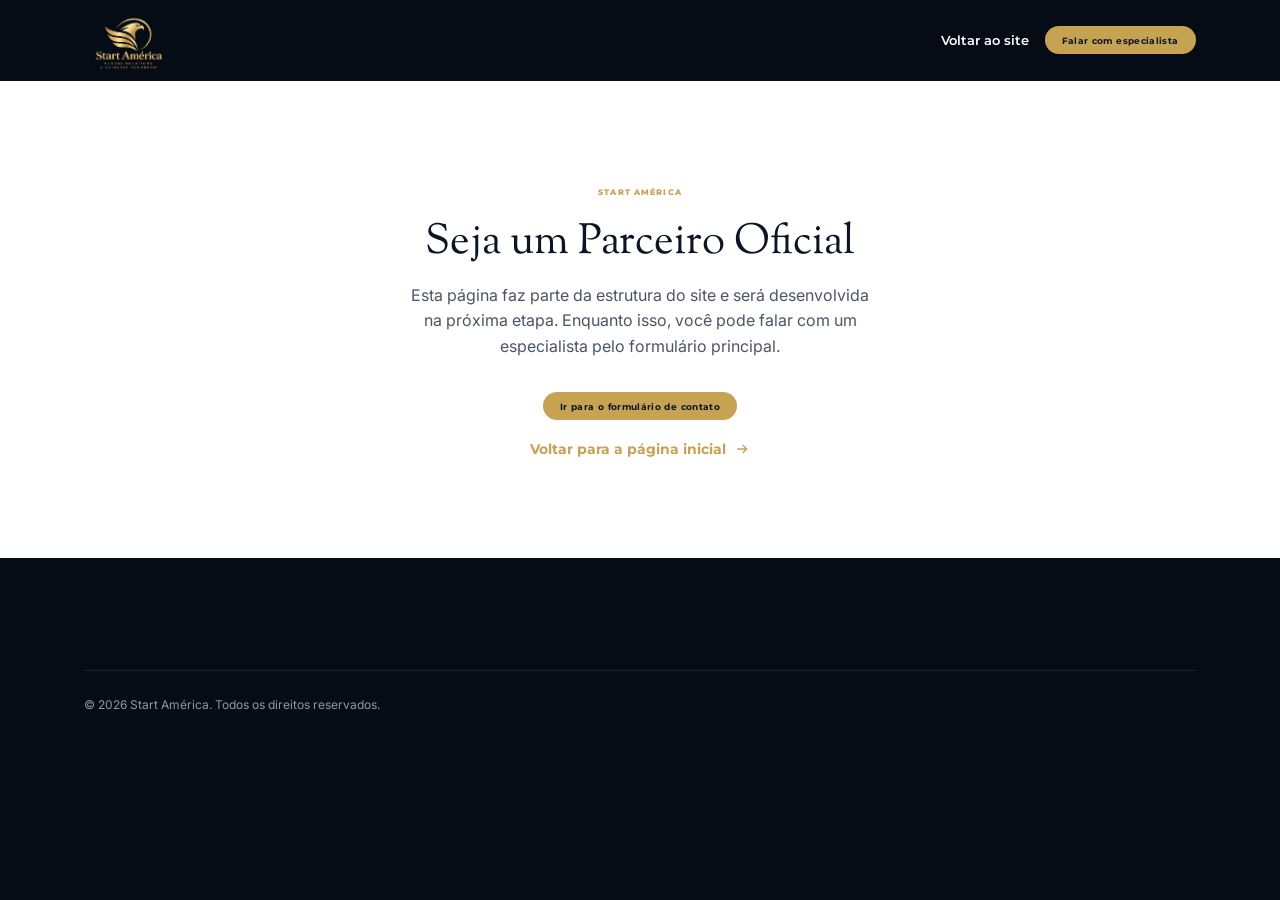
==== seja-parceiro.html @ 0e5a87fe "Estrutura completa do site Start America Co-Authored-By: Claude Sonnet 5 <noreply@anthropic.com>" ====
<!DOCTYPE html>
<html lang="pt-BR">
<head>
<meta charset="UTF-8" />
<meta name="viewport" content="width=device-width, initial-scale=1, viewport-fit=cover" />
<title>Seja um Parceiro Oficial — Start América</title>
<link rel="preconnect" href="https://fonts.googleapis.com" />
<link rel="preconnect" href="https://fonts.gstatic.com" crossorigin />
<link href="https://fonts.googleapis.com/css2?family=Montserrat:wght@600;700;800&family=Inter:wght@400;500;600&family=Sorts+Mill+Goudy:ital@0;1&display=swap" rel="stylesheet" />
<link rel="stylesheet" href="assets/css/styles.css?v=20260913a" />
</head>
<body>
<header class="site-header">
  <div class="container container--wide site-header__inner">
    <a href="index.html" class="brand" aria-label="Start América"><img src="assets/img/logo-start-america-dourada.png" alt="Start América" width="120" height="90" /></a>
    <div class="header-actions" style="margin-left:auto">
      <a class="login" href="index.html">Voltar ao site</a>
      <a class="btn btn--gold" href="index.html#contato">Falar com especialista</a>
    </div>
  </div>
</header>
<main id="conteudo">
  <section class="section bg-white">
    <div class="container" style="text-align:center;max-width:640px">
      <span class="eyebrow">Start América</span>
      <h1 class="h1" style="margin:16px 0">Seja um Parceiro Oficial</h1>
      <p class="lead">Esta página faz parte da estrutura do site e será desenvolvida na próxima etapa.
      Enquanto isso, você pode falar com um especialista pelo formulário principal.</p>
      <p style="margin-top:32px"><a class="btn btn--gold" href="index.html#contato">Ir para o formulário de contato</a></p>
      <p style="margin-top:16px"><a class="link-arrow" href="index.html">Voltar para a página inicial
        <svg viewBox="0 0 24 24" fill="none" stroke="currentColor" stroke-width="2" aria-hidden="true"><path d="M5 12h14M13 6l6 6-6 6"/></svg></a></p>
    </div>
  </section>
</main>
<footer class="site-footer"><div class="container container--wide"><div class="footer-bottom"><p>&copy; <span id="year">2026</span> Start América. Todos os direitos reservados.</p></div></div></footer>
<script src="assets/js/main.js?v=20260913a" defer></script>
</body>
</html>
---- assets/css/styles.css ----
/* ============================================================
   START AMÉRICA — Landing page
   Folha de estilo principal
   Tokens → base → layout → componentes → seções → responsivo
   ============================================================ */

/* ---------- 1. Design tokens ---------- */
:root {
  /* Paleta */
  --navy:            #0B1524;  /* fundo escuro principal (quase preto-azulado) */
  --navy-deep:       #060C16;  /* mais profundo ainda */
  --navy-2:          #0C1526;
  --navy-text-alt:   #05101F;
  --surface:         #16233F;  /* cartões sobre fundo escuro */
  --hairline:        rgba(198, 162, 83, 0.16);
  --white:           #FFFFFF;
  --white-soft:      #F5F2EA;
  --gray-100:        #E2E8F0;
  --gray-400:        #8A99AD;
  --gray-600:        #4B5563;
  --gold:            #C6A253;  /* dourado metálico sóbrio */
  --gold-hi:         #E2C98A;  /* realce claro do dourado */
  --gold-alt:        #A9863F;
  --gold-rgb:        198, 162, 83;
  --green:           #10B981;
  --red:             #FF6B6B;
  --whatsapp:        #25D366;

  /* Papéis semânticos */
  --bg:              var(--navy-deep);
  --text:            #b4c0d0;
  --heading:         var(--navy);   /* escuro — para uso em cartões claros */
  --heading-light:   #f4f6fa;       /* claro — para títulos sobre fundo escuro */

  /* Tipografia */
  --font-title:   "Sorts Mill Goudy", "Times New Roman", Times, Georgia, serif;
  --font-display: "Montserrat", "Segoe UI", Arial, sans-serif;
  --font-body:    "Inter", "Segoe UI", Arial, sans-serif;
  --font-meta:    "Geist", "Inter", "Segoe UI", Arial, sans-serif;

  /* Layout */
  --canvas: 1440px;
  --container: 1248px;      /* margens laterais de 96px */
  --container-wide: 1280px; /* margens laterais de 80px */
  --gutter: 96px;
  --gutter-wide: 80px;
  --grid-gap: 24px;

  /* Ritmo vertical */
  --section-y: 96px;
  --stack-gap: 48px;

  /* Outros */
  --radius: 14px;
  --radius-sm: 10px;
  --radius-pill: 999px;
  --header-h: 80px;
  --shadow-card: 0 24px 55px -28px rgba(0, 0, 0, 0.7);
  --shadow-soft: 0 14px 34px -18px rgba(0, 0, 0, 0.55);
  --ring: 0 0 0 3px rgba(var(--gold-rgb), 0.55);
  --transition: 180ms ease;
}

/* ---------- 2. Reset / base ---------- */
*,
*::before,
*::after { box-sizing: border-box; }

html {
  -webkit-text-size-adjust: 100%;
  scroll-behavior: smooth;
  scroll-padding-top: calc(var(--header-h) + 16px);
  overflow-x: hidden;
}

body {
  margin: 0;
  font-family: var(--font-body);
  font-size: 16px;
  line-height: 1.6;
  color: var(--text);
  background: var(--bg);
  -webkit-font-smoothing: antialiased;
  text-rendering: optimizeLegibility;
}

@media (prefers-reduced-motion: reduce) {
  html { scroll-behavior: auto; }
  *, *::before, *::after {
    animation-duration: 0.001ms !important;
    animation-iteration-count: 1 !important;
    transition-duration: 0.001ms !important;
  }
}

img,
picture,
svg { max-width: 100%; display: block; }

img { height: auto; }

/* Imagem quebrada/ausente: apenas esconde (sem fundo escuro) */
img.img-fallback { visibility: hidden; }
/* Fundo dos contêineres de foto (só aparece enquanto a imagem carrega) */
.card__media { background: linear-gradient(135deg, #12233f, #0b1526); }

a { color: inherit; text-decoration: none; }

button { font: inherit; color: inherit; cursor: pointer; }

h1, h2, h3, h4 {
  font-family: var(--font-title);
  color: var(--heading);
  margin: 0;
  line-height: 1.15;
  /* Sorts Mill Goudy só tem o peso regular — evita o "bold" sintético borrado */
  font-weight: 400;
}

p { margin: 0; }

ul { margin: 0; padding: 0; list-style: none; }

:focus-visible {
  outline: 3px solid var(--gold);
  outline-offset: 2px;
  border-radius: 4px;
}

.sr-only {
  position: absolute;
  width: 1px; height: 1px;
  padding: 0; margin: -1px;
  overflow: hidden;
  clip: rect(0 0 0 0);
  white-space: nowrap;
  border: 0;
}

.skip-link {
  position: absolute;
  left: 16px;
  top: -60px;
  z-index: 1000;
  background: var(--navy);
  color: #fff;
  padding: 10px 18px;
  border-radius: var(--radius-sm);
  transition: top var(--transition);
}
.skip-link:focus { top: 12px; }

/* ---------- 3. Layout ---------- */
.container {
  width: 100%;
  max-width: var(--container);
  margin-inline: auto;
  padding-inline: clamp(20px, 6.6vw, var(--gutter));
}
.container--wide { max-width: var(--container-wide); }

.section {
  padding-block: clamp(56px, 9vw, var(--section-y));
}

.section__head {
  display: flex;
  flex-direction: column;
  gap: 16px;
  margin-bottom: var(--stack-gap);
}
.section__head--center {
  text-align: center;
  align-items: center;
  max-width: 760px;
  margin-inline: auto;
}

.eyebrow {
  font-family: var(--font-display);
  font-weight: 800;
  font-size: clamp(7px, 0.65vw, 8px);
  letter-spacing: 0.14em;
  text-transform: uppercase;
  color: var(--gold);
}
/* Eyebrow em pílula — sempre dourada, em qualquer fundo */
.eyebrow--pill {
  display: inline-flex;
  align-items: center;
  gap: 5px;
  padding: 4px 10px;
  border-radius: var(--radius-pill);
  background: rgba(var(--gold-rgb), 0.12);
  color: var(--gold);
  border: 1px solid rgba(var(--gold-rgb), 0.45);
  align-self: flex-start;
}
.section__head--center .eyebrow--pill { align-self: center; }

/* Escalas de título (subtítulos de seção menores) */
.h1, .h2, .h3 { font-family: var(--font-title); font-weight: 400; }
.h1 { font-size: clamp(32px, 5vw, 42px); }
.h2 { font-size: clamp(25px, 3.4vw, 33px); line-height: 1.2; }
.h3 { font-size: clamp(18px, 1.9vw, 22px); }

.lead {
  font-size: clamp(14px, 1.3vw, 16px);
  line-height: 1.6;
  color: var(--gray-600);
}

.text-gold { color: var(--gold); }

/* Fundos alternados — claro / escuro / claro / escuro… */
.bg-white   { background: var(--white); color: var(--gray-600); }
.bg-soft    { background: var(--white-soft); color: var(--gray-600); }
.bg-navy    { background: var(--navy); color: var(--text); }
.bg-navy-deep { background: var(--navy-deep); color: var(--text); }
.bg-navy-2  { background: var(--navy-2); color: var(--text); }
/* títulos claros só nas seções escuras */
.bg-navy h2, .bg-navy h3,
.bg-navy-deep h2, .bg-navy-deep h3,
.bg-navy-2 h2, .bg-navy-2 h3,
.media-section h2, .media-section h3,
.photo-section h2, .photo-section h3 { color: var(--heading-light); }
.bg-navy .lead, .bg-navy-deep .lead, .bg-navy-2 .lead { color: #a7b3c5; }
.media-section { color: var(--text); }

/* Seção fotográfica escura */
.photo-section { position: relative; isolation: isolate; color: #d7deea; overflow: hidden; background: var(--navy-deep); }
.photo-section > .container { position: relative; z-index: 2; }
.photo-section__bg {
  position: absolute; inset: 0;
  width: 100%; height: 100%;
  object-fit: cover;
  z-index: 0;
  background: var(--navy-deep);
  font-size: 0;            /* esconde o ícone de imagem quebrada no preview */
}
.photo-section__overlay {
  position: absolute; inset: 0;
  background: linear-gradient(180deg, rgba(10,17,40,0.82) 0%, rgba(10,17,40,0.88) 100%);
  z-index: 1;
}
.photo-section h2, .photo-section h3 { color: #fff; }

/* ---------- 4. Botões ---------- */
.btn {
  --btn-bg: var(--gold);
  --btn-fg: var(--navy);
  display: inline-flex;
  align-items: center;
  justify-content: center;
  gap: 6px;
  min-height: 28px;
  padding: 7px 16px;
  border: 1px solid transparent;
  border-radius: var(--radius-pill);
  background: var(--btn-bg);
  color: var(--btn-fg);
  font-family: var(--font-display);
  font-weight: 700;
  font-size: 9px;
  line-height: 1;
  letter-spacing: 0.04em;
  transition: transform var(--transition), box-shadow var(--transition), background var(--transition);
  white-space: nowrap;
}
.btn:hover { transform: translateY(-1px); box-shadow: var(--shadow-soft); }
.btn:active { transform: translateY(0); }
.btn .btn__icon { width: 12px; height: 12px; flex: none; }

.btn--gold   { --btn-bg: var(--gold); --btn-fg: var(--navy); }
.btn--outline {
  --btn-bg: transparent;
  --btn-fg: #fff;
  border-color: rgba(255,255,255,0.5);
}
.btn--outline:hover { background: rgba(255,255,255,0.08); }
.btn--navy   { --btn-bg: var(--navy); --btn-fg: #fff; }
.btn--ghost  {
  --btn-bg: transparent;
  --btn-fg: var(--navy);
  border-color: var(--gray-100);
}
.btn--block { width: 100%; }

/* CTA centralizado na largura da seção (todas as seções, menos o hero) */
.section-cta {
  display: flex;
  justify-content: center;
  margin-top: var(--stack-gap);
}

.link-arrow {
  display: inline-flex;
  align-items: center;
  gap: 8px;
  font-family: var(--font-display);
  font-weight: 700;
  font-size: 14px;
  color: var(--gold);
}
.link-arrow svg { width: 16px; height: 16px; transition: transform var(--transition); }
.link-arrow:hover svg { transform: translateX(3px); }

/* ---------- 5. Header ---------- */
/* Padrão: escuro (usado nas páginas internas). */
.site-header {
  position: sticky;
  top: 0;
  z-index: 100;
  background: var(--navy-deep);
  border-bottom: 1px solid transparent;
  transition: background var(--transition), box-shadow var(--transition);
}
.site-header.is-scrolled {
  box-shadow: 0 10px 30px -12px rgba(0, 0, 0, 0.5);
}

/* Variante sobreposta ao hero: fundo invisível no topo, aparece após passar do hero.
   A margem negativa faz o hero subir e ficar por baixo do header. */
.site-header--overlay {
  background: transparent;
  margin-bottom: calc(-1 * var(--header-h));
}
.site-header--overlay.is-scrolled {
  background: var(--navy-deep);
}
.site-header__inner {
  height: var(--header-h);
  display: flex;
  align-items: center;
  gap: clamp(16px, 2.4vw, 32px);
}
.brand { display: flex; align-items: center; flex: none; }
.brand img { height: 66px; width: auto; max-width: 150px; object-fit: contain; }
@media (max-width: 1119px) { .brand img { height: 54px; } }

.primary-nav { margin-inline: auto; }
.primary-nav ul {
  display: flex;
  align-items: center;
  flex-wrap: nowrap;
  gap: clamp(16px, 2vw, 28px);
}
.primary-nav .mobile-actions { display: none; }
.primary-nav a {
  font-family: var(--font-display);
  font-weight: 600;
  font-size: 13px;
  color: #fff;
  padding: 8px 2px;
  border-bottom: 2px solid transparent;
  white-space: nowrap;
  transition: color var(--transition), border-color var(--transition);
}
.primary-nav a:hover { color: var(--gold); border-color: var(--gold); }

.header-actions {
  display: flex;
  align-items: center;
  gap: clamp(10px, 1.2vw, 16px);
  flex: none;
}
.lang-select {
  font-family: var(--font-display);
  font-weight: 600;
  font-size: 13px;
  color: #fff;
  background: transparent;
  border: 1px solid rgba(255, 255, 255, 0.25);
  border-radius: var(--radius-sm);
  padding: 8px 10px;
  min-height: 40px;
}
.lang-select option { color: var(--navy); }
.header-actions .login {
  font-family: var(--font-display);
  font-weight: 600;
  font-size: 13px;
  color: #fff;
}
.header-actions .login:hover { color: var(--gold); }

.nav-toggle {
  display: none;
  width: 44px; height: 44px;
  border: 1px solid rgba(255, 255, 255, 0.3);
  border-radius: 50%;
  background: transparent;
  align-items: center;
  justify-content: center;
}
.nav-toggle span,
.nav-toggle span::before,
.nav-toggle span::after {
  content: "";
  display: block;
  width: 20px; height: 2px;
  background: #fff;
  position: relative;
  transition: transform var(--transition), opacity var(--transition);
}
.nav-toggle span::before { position: absolute; top: -6px; }
.nav-toggle span::after  { position: absolute; top: 6px; }
.nav-toggle[aria-expanded="true"] span { background: transparent; }
.nav-toggle[aria-expanded="true"] span::before { transform: translateY(6px) rotate(45deg); }
.nav-toggle[aria-expanded="true"] span::after  { transform: translateY(-6px) rotate(-45deg); }

/* ---------- 6. Hero ---------- */
.hero {
  min-height: 546px;
  display: flex;
  align-items: center;
  padding-top: calc(var(--header-h) + clamp(28px, 5vw, 60px));
  padding-bottom: clamp(48px, 8vw, 84px);
}
.hero__grid {
  display: grid;
  grid-template-columns: 1fr;
  gap: 40px;
  align-items: center;
  width: 100%;
}
.hero__copy { max-width: 620px; position: relative; z-index: 2; }
.hero__title { font-size: clamp(36px, 6vw, 52px); color: #fff; font-weight: 400; }
.hero__title .text-gold { display: inline; }
.hero__text { margin-top: 24px; max-width: 46ch; color: #c8d2e2; font-size: clamp(15px, 1.6vw, 17px); }
.hero__cta { margin-top: 32px; display: flex; gap: 16px; flex-wrap: wrap; }

/* Vídeo de fundo empurrado para a lateral direita (onde ficava o simulador) */
.hero .photo-section__bg {
  left: auto;
  right: 0;
  width: min(78%, 1120px);
  -webkit-mask-image: linear-gradient(to right, transparent 0%, #000 26%);
          mask-image: linear-gradient(to right, transparent 0%, #000 26%);
}
.hero .photo-section__overlay {
  background: linear-gradient(90deg, var(--navy-deep) 22%, rgba(10, 17, 40, 0.62) 55%, rgba(10, 17, 40, 0.32) 100%);
}
@media (max-width: 900px) {
  .hero .photo-section__bg {
    left: 0; right: auto;
    width: 100%;
    -webkit-mask-image: none;
            mask-image: none;
  }
  .hero .photo-section__overlay {
    background: linear-gradient(180deg, rgba(10, 17, 40, 0.82), rgba(10, 17, 40, 0.92));
  }
}

/* Mockup do simulador — cartão branco */
.simulator {
  background: var(--white);
  border: 1px solid var(--gray-100);
  border-radius: 18px;
  padding: 22px;
  box-shadow: 0 40px 90px -40px rgba(0, 0, 0, 0.55);
  color: var(--gray-600);
  font-size: 13px;
}
.simulator__top {
  display: flex; align-items: center; justify-content: space-between;
  margin-bottom: 16px;
}
.simulator__title { font-family: var(--font-display); font-weight: 700; font-size: 14px; color: var(--heading); }
.badge {
  font-family: var(--font-display);
  font-weight: 700;
  font-size: 11px;
  padding: 4px 10px;
  border-radius: var(--radius-pill);
  background: rgba(16, 185, 129, 0.14);
  color: #0f9d6b;
}
.simulator__field {
  border: 1px solid var(--gray-100);
  background: var(--white-soft);
  border-radius: var(--radius-sm);
  padding: 12px 14px;
  margin-bottom: 16px;
}
.simulator__field span { display: block; font-size: 11px; color: var(--gray-400); }
.simulator__field strong { font-size: 20px; color: #e5484d; font-family: var(--font-display); }
.simulator__row {
  display: flex; align-items: center; justify-content: space-between;
  gap: 12px; margin-bottom: 12px;
}
.simulator__bar {
  flex: 1;
  height: 6px;
  border-radius: var(--radius-pill);
  background: var(--gray-100);
  position: relative;
  overflow: hidden;
}
.simulator__bar i { position: absolute; inset: 0 auto 0 0; border-radius: inherit; background: var(--gold); }
.simulator__bar--danger i { background: #e5484d; }
.simulator__row span { color: var(--gray-600); }
.simulator__row b { font-family: var(--font-display); font-size: 12px; color: var(--heading); }
.simulator__row b.pos { color: #0f9d6b; }
.simulator__foot {
  margin-top: 8px;
  padding-top: 14px;
  border-top: 1px solid var(--gray-100);
  display: flex; align-items: center; justify-content: space-between;
}
.simulator__foot span { font-size: 12px; color: var(--gray-400); }
.simulator__foot strong { font-family: var(--font-display); color: #0f9d6b; font-size: 16px; }

/* ---------- 7. Grid de cards ---------- */
.card-grid {
  display: grid;
  grid-template-columns: repeat(4, minmax(0, 1fr));
  gap: var(--grid-gap);
}
.card-grid--3 { grid-template-columns: repeat(3, minmax(0, 1fr)); }
.card-grid--2 { grid-template-columns: repeat(2, minmax(0, 1fr)); }

.card {
  background: var(--white);
  border: 1px solid var(--gray-100);
  border-radius: var(--radius);
  padding: 26px;
  display: flex;
  flex-direction: column;
  gap: 12px;
  box-shadow: var(--shadow-card);
}
.card__media {
  border-radius: var(--radius-sm);
  overflow: hidden;
  aspect-ratio: 16 / 10;
  background: var(--navy);
}
.card__media img { width: 100%; height: 100%; object-fit: cover; }
.card__title { font-family: var(--font-title); font-weight: 400; font-size: clamp(18px, 1.9vw, 21px); color: var(--heading); line-height: 1.2; }
.card__text { font-size: 13px; line-height: 1.55; color: var(--gray-600); }

/* Card com ícone circular dourado (Diferenciais) */
.card--icon { padding: 30px 26px; gap: 14px; }
.card__icon {
  width: 46px; height: 46px;
  border-radius: 50%;
  background: var(--gold);
  color: var(--navy);
  display: inline-flex;
  align-items: center;
  justify-content: center;
  margin-bottom: 4px;
}
.card__icon svg { width: 22px; height: 22px; }

/* Em seção de fundo escuro os boxes ficam claros (contraste alto) */
.bg-navy .card,
.bg-navy-deep .card,
.bg-navy-2 .card,
.photo-section .card {
  background: var(--white);
  border-color: var(--gray-100);
  color: var(--gray-600);
}
.bg-navy .card__title,
.bg-navy-deep .card__title,
.bg-navy-2 .card__title,
.photo-section .card__title { color: var(--heading); }
.bg-navy .card__text,
.bg-navy-deep .card__text,
.bg-navy-2 .card__text,
.photo-section .card__text { color: var(--gray-600); }

.tag {
  align-self: flex-start;
  font-family: var(--font-display);
  font-weight: 500;
  font-size: 10.5px;
  letter-spacing: 0.03em;
  padding: 4px 11px;
  border-radius: var(--radius-pill);
  border: 1px solid rgba(var(--gold-rgb), 0.55);
  color: var(--gold);
}

/* Rodapé de benefícios */
.benefit-row {
  display: flex;
  flex-wrap: wrap;
  gap: 16px 24px;
  justify-content: center;
  margin-top: 32px;
}
.benefit {
  display: inline-flex;
  align-items: center;
  gap: 10px;
  padding: 10px 18px;
  border-radius: var(--radius-pill);
  border: 1px solid rgba(var(--gold-rgb),0.4);
  font-family: var(--font-display);
  font-weight: 600;
  font-size: 13px;
  color: var(--gold);
}

/* ---------- 8. Sobre / carrossel do local ---------- */
.split__body { display: flex; flex-direction: column; gap: 20px; align-items: flex-start; margin-bottom: 40px; }
.split__body .btn { margin-top: 8px; }

/* Carrossel "onde estamos" — 3 cartões visíveis, setas laterais */
.location-carousel {
  position: relative;
  display: flex;
  align-items: center;
  gap: 12px;
}
.location-carousel__viewport {
  overflow-x: auto;
  scroll-snap-type: x mandatory;
  scroll-behavior: smooth;
  scrollbar-width: none;
}
.location-carousel__viewport::-webkit-scrollbar { display: none; }
.location-carousel__track {
  display: flex;
  gap: 24px;
  list-style: none;
  margin: 0;
  padding: 4px 2px;
}
.location-carousel__slide {
  flex: 0 0 calc((100% - 48px) / 3);
  scroll-snap-align: start;
}
.location-carousel__slide img {
  width: 100%;
  aspect-ratio: 4 / 3;
  object-fit: cover;
  border-radius: 18px;
  box-shadow: 0 34px 60px -22px rgba(10, 17, 40, 0.4);
  display: block;
}
.location-carousel__arrow {
  flex: 0 0 auto;
  display: flex;
  align-items: center;
  justify-content: center;
  width: 48px;
  height: 48px;
  border-radius: 50%;
  border: 1px solid var(--hairline);
  background: var(--white);
  color: var(--heading);
  box-shadow: 0 12px 24px -12px rgba(10, 17, 40, 0.35);
  cursor: pointer;
  transition: background-color .2s ease, transform .2s ease;
}
.location-carousel__arrow svg { width: 20px; height: 20px; }
.location-carousel__arrow:hover { background: var(--gold); color: var(--white); transform: scale(1.06); }
.location-carousel__arrow:disabled { opacity: .35; cursor: default; pointer-events: none; }

/* ---------- 9. Urgência: cards compactos ---------- */
.mini-grid {
  display: grid;
  grid-template-columns: repeat(5, 1fr);
  gap: 16px;
  margin-bottom: var(--stack-gap);
}
/* Cards sobre a seção escura — superfície levemente mais clara + fio dourado */
.mini-card {
  background: var(--navy);
  border: 1px solid var(--hairline);
  border-radius: 14px;
  padding: 22px 20px;
  display: flex;
  flex-direction: column;
  gap: 10px;
}
.mini-card .tag {
  font-size: 10px;
  letter-spacing: 0.08em;
  text-transform: uppercase;
  padding: 4px 10px;
}
.mini-card h3 { font-family: var(--font-title); font-weight: 400; font-size: 19px; color: #fff; line-height: 1.2; }
.mini-card p { font-size: 12.5px; line-height: 1.5; color: #9fb0c6; }

/* ---------- 10. Tabela comparativa (escura) ---------- */
.compare {
  border-radius: 16px;
  overflow: hidden;
  background: var(--navy);
  border: 1px solid var(--hairline);
  box-shadow: 0 34px 70px -34px rgba(0, 0, 0, 0.6);
}
.compare table { width: 100%; border-collapse: collapse; }
.compare th, .compare td {
  padding: 16px 22px;
  text-align: left;
  font-size: 14px;
  border-bottom: 1px solid rgba(255, 255, 255, 0.08);
  vertical-align: middle;
  color: #cbd5e1;
}
.compare thead th {
  font-family: var(--font-display);
  font-weight: 700;
  font-size: 13px;
  color: #fff;
  background: rgba(255, 255, 255, 0.04);
}
.compare thead th.col-start { color: var(--gold); }
.compare tbody th {
  font-family: var(--font-display);
  font-weight: 700;
  color: #fff;
  width: 34%;
}
.compare tbody tr:last-child th,
.compare tbody tr:last-child td { border-bottom: none; }
.compare td.col-start {
  color: var(--gold);
  font-weight: 600;
  background: rgba(255, 255, 255, 0.03);
}
.compare td svg { width: 15px; height: 15px; flex: none; vertical-align: -2px; margin-right: 8px; }
.compare td .ic-x { color: rgba(255, 255, 255, 0.35); }
.compare td .ic-check { color: var(--gold); }

/* comparação em tópicos (mobile) */
.compare-cards { display: none; flex-direction: column; gap: 14px; }
.compare-item {
  border: 1px solid var(--hairline);
  border-radius: 14px;
  overflow: hidden;
  background: var(--navy);
}
.compare-item h3 {
  font-family: var(--font-display);
  font-size: 15px;
  padding: 14px 16px;
  background: rgba(255, 255, 255, 0.04);
  color: #fff;
}
.compare-item .pair { display: grid; grid-template-columns: 1fr 1fr; }
.compare-item .pair > div { padding: 14px 16px; font-size: 13px; color: #9fb0c6; }
.compare-item .pair > div:first-child { border-right: 1px solid rgba(255, 255, 255, 0.08); }
.compare-item .pair .is-start { background: rgba(255, 255, 255, 0.03); color: var(--gold); }
.compare-item .pair small {
  display: block;
  font-family: var(--font-display);
  font-weight: 700;
  font-size: 11px;
  letter-spacing: 0.08em;
  text-transform: uppercase;
  margin-bottom: 6px;
  color: var(--gray-400);
}
.compare-item .pair .is-start small { color: var(--gold); }

/* ---------- 11. Equipe ---------- */
.member {
  display: flex;
  gap: 20px;
  align-items: center;
  background: var(--white);
  border: 1px solid var(--gray-100);
  border-radius: var(--radius);
  padding: 24px;
  box-shadow: var(--shadow-card);
}
.member__avatar {
  width: 96px; height: 96px;
  border-radius: 50%;
  object-fit: cover;
  object-position: top center;
  border: 3px solid var(--gold);
  flex: none;
}
.member__name { font-family: var(--font-display); font-weight: 700; font-size: 18px; color: var(--heading); }
.member__role { font-size: 13px; color: var(--gold); font-family: var(--font-display); font-weight: 600; }
.member__text { font-size: 14px; color: var(--gray-600); margin-top: 8px; }

/* ---------- 12. Planos ---------- */
.plan {
  position: relative;
  background: var(--white);
  border: 1px solid var(--gray-100);
  border-radius: var(--radius);
  padding: 28px 24px;
  display: flex;
  flex-direction: column;
  gap: 16px;
  box-shadow: var(--shadow-card);
}
.card-grid .plan,
.card-grid .plan.reveal {
  transition: transform 240ms ease, box-shadow 240ms ease, border-color 240ms ease, opacity 500ms ease;
}
.card-grid .plan:hover {
  transform: translateY(-8px);
  border-color: rgba(var(--gold-rgb), 0.7);
  box-shadow: 0 44px 80px -34px rgba(0, 0, 0, 0.55);
}
.plan:hover .plan__list svg { transform: scale(1.15); }
.plan__list svg { transition: transform 240ms ease; }
.plan--featured {
  background: var(--navy);
  border-color: rgba(var(--gold-rgb), 0.6);
  box-shadow: 0 30px 70px -34px rgba(0, 0, 0, 0.6);
}
.plan--featured .plan__name { color: #fff; }
.plan--featured .plan__desc { color: #9fb0c6; }
.plan--featured .plan__list li { color: #cbd5e1; }
.plan__badge {
  position: absolute;
  top: -13px;
  left: 24px;
  background: var(--gold);
  color: var(--navy);
  font-family: var(--font-display);
  font-weight: 700;
  font-size: 11px;
  letter-spacing: 0.06em;
  text-transform: uppercase;
  padding: 5px 12px;
  border-radius: var(--radius-pill);
}
.plan__name { font-family: var(--font-display); font-weight: 800; font-size: 20px; color: var(--navy); }
.plan__desc { font-size: 13px; color: var(--gray-600); line-height: 1.5; }
.plan__list { display: flex; flex-direction: column; gap: 10px; margin-top: 8px; }
.plan__list li { display: flex; gap: 10px; font-size: 13px; color: var(--gray-600); }
.plan__list svg { width: 16px; height: 16px; color: var(--gold); flex: none; margin-top: 2px; }

.plans-note {
  margin-top: 32px;
  font-size: 13px;
  line-height: 1.5;
  color: var(--gray-600);
  text-align: center;
  background: var(--white-soft);
  border: 1px solid var(--gray-100);
  border-radius: var(--radius);
  padding: 18px 24px;
}

/* ---------- 13. Mídia ---------- */
.media-section { background: var(--navy-2); }
.media-section .container { background: var(--navy-deep); border-radius: 20px; padding-block: clamp(40px, 6vw, 72px); }
.media-section .section__head { text-align: left; align-items: flex-start; max-width: 620px; margin-inline: 0; }
.media-card {
  background: var(--white);
  border: 1px solid var(--gray-100);
  border-radius: var(--radius);
  padding: 22px;
  display: flex;
  flex-direction: column;
  gap: 14px;
  font-family: var(--font-meta);
  box-shadow: var(--shadow-card);
}
.media-card__head { display: flex; align-items: center; justify-content: space-between; gap: 12px; }
.media-card__logo { display: inline-flex; align-items: center; gap: 8px; height: 22px; }
.media-card__logo img { height: 100%; width: auto; max-width: 110px; object-fit: contain; }
.media-card__doc { width: 18px; height: 18px; color: var(--gray-400); flex: none; }
.media-card__cat {
  font-family: var(--font-display);
  font-weight: 700;
  font-size: 10px;
  letter-spacing: 0.08em;
  text-transform: uppercase;
  color: var(--gold);
  border: 1px solid rgba(var(--gold-rgb), 0.5);
  border-radius: var(--radius-pill);
  padding: 4px 10px;
  flex: none;
}
.media-card__title { font-family: var(--font-display); font-weight: 700; font-size: 16px; color: var(--heading); line-height: 1.35; }
.media-card__excerpt { font-size: 14px; color: var(--gray-600); }
.media-card__meta {
  display: flex; align-items: center; justify-content: space-between;
  margin-top: auto;
  padding-top: 12px;
  border-top: 1px solid var(--gray-100);
}
.media-card__date { font-family: var(--font-meta); font-weight: 500; font-size: 12px; color: var(--gray-400); }

/* ---------- 14. Fluxo de parceria ---------- */
.flow {
  display: grid;
  grid-template-columns: 1fr auto 1fr auto 1fr;
  gap: 16px;
  align-items: stretch;
}
.flow__step {
  background: var(--navy);
  border: 1px solid var(--hairline);
  border-radius: 16px;
  padding: 26px 24px;
  display: flex;
  flex-direction: column;
  gap: 12px;
  box-shadow: 0 30px 60px -34px rgba(10, 17, 40, 0.5);
}
.flow__step-name {
  font-family: var(--font-display);
  font-weight: 800;
  font-size: 18px;
  letter-spacing: 0.03em;
  text-transform: uppercase;
  color: var(--gold);
}
.flow__step .tag { align-self: flex-start; }
.flow__step p:not(.flow__step-name) { font-size: 13px; line-height: 1.55; color: #9fb0c6; }
.flow__connector {
  align-self: center;
  width: 22px;
  color: var(--navy);
}
.flow__connector svg { width: 100%; display: block; }

/* ---------- 15. Proposta para contadores ---------- */
.accountant-grid {
  display: grid;
  grid-template-columns: 0.85fr 1.15fr;
  gap: 40px;
  align-items: start;
}
.accountant-blocks { display: flex; flex-direction: column; gap: 18px; }
.accountant-block {
  border: none;
  background: var(--white);
  border-radius: 16px;
  padding: 22px 24px;
  box-shadow: 0 24px 50px -30px rgba(10, 17, 40, 0.4);
}
.accountant-block h3 {
  font-family: var(--font-display);
  font-weight: 800;
  font-size: 17px;
  color: var(--heading);
  margin-bottom: 12px;
}
.accountant-block ul { display: flex; flex-direction: column; gap: 8px; }
.accountant-block li {
  position: relative;
  padding-left: 16px;
  font-size: 13.5px;
  line-height: 1.5;
  color: var(--gray-600);
}
.accountant-block li::before { content: "\2013"; position: absolute; left: 0; color: var(--gray-400); }
.accountant-block li strong { color: var(--heading); font-weight: 700; }
.accountant__img { border-radius: 20px; object-fit: cover; width: 100%; aspect-ratio: 3 / 4; }

/* ---------- 16. Níveis de parceria ---------- */
.tier-grid {
  display: grid;
  grid-template-columns: repeat(4, minmax(0, 1fr));
  gap: 24px;
}
.tier {
  background: var(--navy);
  border: 1px solid var(--hairline);
  border-radius: 16px;
  padding: 28px 24px;
  display: flex;
  flex-direction: column;
  gap: 6px;
  box-shadow: 0 30px 60px -34px rgba(10, 17, 40, 0.5);
}
.tier-grid .tier,
.tier-grid .tier.reveal {
  transition: transform 240ms ease, box-shadow 240ms ease, border-color 240ms ease, opacity 500ms ease;
}
.tier-grid .tier:hover {
  transform: translateY(-8px);
  border-color: rgba(var(--gold-rgb), 0.6);
  box-shadow: 0 46px 80px -30px rgba(0, 0, 0, 0.6);
}
.tier:hover .tier__pct { transform: scale(1.04); }
.tier__pct { transition: transform 240ms ease; transform-origin: left center; }
.tier__name {
  font-family: var(--font-display);
  font-weight: 800;
  font-size: 15px;
  letter-spacing: 0.1em;
  text-transform: uppercase;
  color: var(--gold);
}
.tier__pct {
  font-family: var(--font-display);
  font-weight: 800;
  font-size: clamp(30px, 4vw, 40px);
  color: var(--gold);
  line-height: 1.05;
  margin: 4px 0 2px;
}
.tier__pct--text { font-size: clamp(22px, 2.6vw, 28px); }
.tier__cycle { font-size: 12px; color: #9fb0c6; }
.tier__role {
  font-family: var(--font-display);
  font-weight: 700;
  font-size: 14px;
  color: #fff;
  padding-bottom: 14px;
  border-bottom: 1px solid rgba(255, 255, 255, 0.1);
  margin-bottom: 12px;
}
.tier__list { display: flex; flex-direction: column; gap: 10px; }
.tier__list li { display: flex; gap: 10px; font-size: 13px; line-height: 1.45; color: #cbd5e1; }
.tier__list svg { width: 15px; height: 15px; color: var(--gold); flex: none; margin-top: 2px; }

.tier-cta-row {
  display: grid;
  grid-template-columns: repeat(4, minmax(0, 1fr));
  gap: 24px;
  margin-top: 20px;
}
.tier-cta-row .btn { width: 100%; }
.tier-note {
  margin-top: 26px;
  font-size: 12px;
  color: var(--gray-600);
  text-align: center;
  background: var(--white-soft);
  border: 1px solid var(--gray-100);
  border-radius: var(--radius);
  padding: 14px 20px;
}

/* ---------- Diferenciais: bloco de equipe ---------- */
.team-block {
  margin-top: clamp(56px, 8vw, 100px);
  display: grid;
  grid-template-columns: 1fr 1fr;
  gap: 48px;
  align-items: center;
}
.team-block__msg h2 { color: #fff; }
.team-block .member { align-self: center; width: 100%; }

/* ---------- Parceiros: banner interstitial de tela cheia (fora do ritmo claro/escuro) ---------- */
.partner-banner { padding-block: clamp(56px, 9vw, 104px); }
.partner-banner__grid {
  display: grid;
  grid-template-columns: 1.35fr 0.65fr;
  gap: 40px;
  align-items: center;
}
.partner-banner .partner-banner__title {
  text-transform: uppercase;
  font-size: clamp(26px, 4.2vw, 42px);
  line-height: 1.12;
  color: #fff;
}
.partner-banner__body .btn { margin-top: 28px; }
.partner-banner__seal { display: flex; justify-content: center; }
.partner-banner__seal img { width: clamp(180px, 22vw, 280px); height: auto; }

/* ---------- 17. FAQ ---------- */
.faq { max-width: 820px; margin-inline: auto; display: flex; flex-direction: column; gap: 12px; }
.faq__item {
  border: 1px solid var(--gray-100);
  border-radius: var(--radius-sm);
  background: var(--white);
  overflow: hidden;
  box-shadow: var(--shadow-soft);
}
.faq__trigger {
  width: 100%;
  min-height: 48px;
  display: flex;
  align-items: center;
  justify-content: space-between;
  gap: 16px;
  padding: 18px 20px;
  background: transparent;
  border: 0;
  text-align: left;
  font-family: var(--font-display);
  font-weight: 600;
  font-size: 15px;
  color: var(--heading);
}
.faq__trigger .chev {
  width: 20px; height: 20px;
  flex: none;
  transition: transform var(--transition);
  color: var(--gold);
}
.faq__trigger[aria-expanded="true"] .chev { transform: rotate(180deg); }
.faq__panel[hidden] { display: none; }
.faq__panel:not([hidden]) { animation: faqIn 220ms ease; }
@keyframes faqIn {
  from { opacity: 0; transform: translateY(-6px); }
  to   { opacity: 1; transform: none; }
}
@media (prefers-reduced-motion: reduce) {
  .faq__panel:not([hidden]) { animation: none; }
}
.faq__panel p {
  padding: 4px 20px 20px;
  font-size: 14px;
  color: var(--gray-600);
  line-height: 1.6;
}

/* ---------- 18. Formulário ---------- */
.form-card {
  background: var(--navy);
  border: 1px solid var(--hairline);
  border-radius: 20px;
  padding: clamp(24px, 4vw, 44px);
  box-shadow: 0 40px 90px -40px rgba(0, 0, 0, 0.6);
}
.form-card h2 { color: #fff; margin-bottom: var(--stack-gap); }
.form-grid {
  display: grid;
  grid-template-columns: 1fr 1fr;
  gap: 20px;
}
.field { display: flex; flex-direction: column; gap: 6px; }
.field--full { grid-column: 1 / -1; }
.field label {
  font-family: var(--font-body);
  font-weight: 600;
  font-size: 13px;
  color: #dbe3ef;
}
.field label .req { color: var(--gold); }
.field input,
.field select {
  min-height: 48px;
  padding: 12px 14px;
  font-family: var(--font-body);
  font-size: 16px; /* evita zoom no iOS */
  color: #fff;
  background: rgba(255,255,255,0.06);
  border: 1px solid rgba(148,163,184,0.3);
  border-radius: var(--radius-sm);
  transition: border-color var(--transition), box-shadow var(--transition);
}
.field input::placeholder { color: #8a99ad; }
.field select { appearance: none; background-image: url("data:image/svg+xml,%3Csvg xmlns='http://www.w3.org/2000/svg' width='16' height='16' fill='none' stroke='%238A99AD' stroke-width='2' viewBox='0 0 24 24'%3E%3Cpath d='M6 9l6 6 6-6'/%3E%3C/svg%3E"); background-repeat: no-repeat; background-position: right 14px center; padding-right: 40px; }
/* opções do dropdown nativo — fundo claro, texto escuro (senão fica branco no branco) */
.field select option,
.field select optgroup {
  color: var(--navy);
  background: #fff;
}
.field input:focus,
.field select:focus {
  outline: none;
  border-color: var(--gold);
  box-shadow: var(--ring);
}
.field .error-text { font-size: 12px; color: var(--red); min-height: 1em; }
.field.has-error input,
.field.has-error select { border-color: var(--red); }
.field.has-error .error-text { display: block; }

.form-actions { grid-column: 1 / -1; display: flex; align-items: center; gap: 16px; flex-wrap: wrap; }
.form-status {
  font-size: 14px;
  font-weight: 600;
}
.form-status.is-success { color: var(--green); }
.form-status.is-error { color: var(--red); }
.btn[data-loading="true"] { pointer-events: none; opacity: 0.75; }
.btn[data-loading="true"] .btn__label::after {
  content: "";
  display: inline-block;
  width: 14px; height: 14px;
  margin-left: 8px;
  border: 2px solid rgba(10,25,47,0.35);
  border-top-color: var(--navy);
  border-radius: 50%;
  animation: spin 0.7s linear infinite;
  vertical-align: -2px;
}
@keyframes spin { to { transform: rotate(360deg); } }

/* ---------- 19. CTA final + footer ---------- */
.final-cta { background: var(--navy-2); text-align: center; }
.final-cta h2 { color: #fff; max-width: 720px; margin-inline: auto; }
.final-cta__buttons {
  margin-top: 32px;
  display: flex;
  gap: 16px;
  justify-content: center;
  flex-wrap: wrap;
}

.site-footer {
  background: var(--navy-deep);
  color: #9fb0c6;
  padding-block: 64px 32px;
  font-size: 14px;
}
.footer-grid {
  display: grid;
  grid-template-columns: 1.4fr 1fr 1fr 1fr;
  gap: 40px;
}
.site-footer img.footer-logo { height: 120px; width: auto; max-width: 180px; object-fit: contain; margin-bottom: 12px; }
.site-footer h4 {
  font-family: var(--font-display);
  font-weight: 700;
  font-size: 13px;
  letter-spacing: 0.08em;
  text-transform: uppercase;
  color: #fff;
  margin-bottom: 14px;
}
.site-footer li { margin-bottom: 10px; }
.site-footer a:hover { color: var(--gold); }
.footer-bottom {
  margin-top: 48px;
  padding-top: 24px;
  border-top: 1px solid rgba(148,163,184,0.16);
  display: flex;
  flex-wrap: wrap;
  gap: 12px 24px;
  justify-content: space-between;
  font-size: 12px;
  color: var(--gray-400);
}
.footer-legal { max-width: 70ch; line-height: 1.6; }

/* Acordeões do footer (mobile) */
.footer-col__toggle { display: none; }

/* ---------- 20. WhatsApp flutuante ---------- */
.whatsapp-fab {
  position: fixed;
  right: 20px;
  bottom: calc(20px + env(safe-area-inset-bottom, 0px));
  z-index: 90;
  width: 56px; height: 56px;
  border-radius: 50%;
  background: var(--whatsapp);
  display: inline-flex;
  align-items: center;
  justify-content: center;
  box-shadow: 0 12px 30px -8px rgba(37, 211, 102, 0.6);
  transition: transform var(--transition);
}
.whatsapp-fab:hover { transform: scale(1.06); }
.whatsapp-fab svg { width: 30px; height: 30px; color: #fff; }

/* ---------- 21. Reveal on scroll ---------- */
.reveal { opacity: 0; transform: translateY(16px); transition: opacity 500ms ease, transform 500ms ease; }
.reveal.is-visible { opacity: 1; transform: none; }
@media (prefers-reduced-motion: reduce) {
  .reveal { opacity: 1; transform: none; }
}

/* ============================================================
   22. Responsivo
   ============================================================ */

/* Tablet + desktop estreito: nav vira hambúrguer, 4 col → 2 col */
@media (max-width: 1119px) {
  :root { --header-h: 72px; }

  .primary-nav,
  .header-actions { display: none; }
  .nav-toggle { display: inline-flex; margin-left: auto; }

  .primary-nav {
    position: fixed;
    inset: var(--header-h) 0 auto 0;
    margin: 0;
    background: var(--navy-deep);
    border-bottom: 1px solid rgba(255, 255, 255, 0.08);
    padding: 12px 20px 20px;
    display: none;
    box-shadow: 0 24px 40px -20px rgba(0, 0, 0, 0.6);
  }
  .primary-nav.is-open { display: block; }
  .primary-nav ul { flex-direction: column; align-items: stretch; gap: 4px; }
  .primary-nav a { padding: 14px 4px; border-bottom: 1px solid rgba(255, 255, 255, 0.1); }
  .primary-nav .mobile-actions {
    display: flex;
    flex-direction: column;
    gap: 12px;
    margin-top: 16px;
  }
  .primary-nav .mobile-actions .btn { width: 100%; }
  .primary-nav .mobile-actions .btn--ghost {
    --btn-fg: #fff;
    border-color: rgba(255, 255, 255, 0.3);
  }

  .hero__grid { grid-template-columns: 1fr; gap: 40px; }
  .accountant-grid { grid-template-columns: 1fr; gap: 36px; }

  .location-carousel__slide { flex-basis: calc((100% - 24px) / 2); }

  .card-grid { grid-template-columns: repeat(2, 1fr); }
  .card-grid--3 { grid-template-columns: repeat(2, 1fr); }

  .mini-grid { grid-template-columns: repeat(2, 1fr); }

  .tier-grid,
  .tier-cta-row { grid-template-columns: repeat(2, 1fr); }
  .team-block,
  .partner-banner__grid { grid-template-columns: 1fr; gap: 32px; }
  .partner-banner__seal { order: -1; }
  .partner-banner__seal img { width: clamp(150px, 34vw, 220px); }

  .flow { grid-template-columns: 1fr; }
  .flow__connector { justify-self: center; transform: rotate(90deg); width: 24px; margin: 2px 0; }

  /* tabela → tópicos */
  .compare { display: none; }
  .compare-cards { display: flex; }

  .footer-grid { grid-template-columns: 1fr 1fr; }
}

/* Mobile: tudo em 1 coluna */
@media (max-width: 767px) {
  :root { --stack-gap: 32px; }

  .container { padding-inline: max(20px, env(safe-area-inset-left)); }

  .card-grid,
  .card-grid--3,
  .card-grid--2,
  .mini-grid,
  .tier-grid,
  .tier-cta-row { grid-template-columns: 1fr; }

  .hero__cta { flex-direction: column; align-items: stretch; }
  .hero__cta .btn { width: 100%; }

  /* botões longos podem quebrar linha no mobile */
  .btn { white-space: normal; min-height: 42px; font-size: 10px; padding: 10px 18px; }
  .section-cta .btn,
  .tier-cta-row .btn,
  .partner-banner__body .btn { width: 100%; }

  .form-grid { grid-template-columns: 1fr; }

  .final-cta__buttons { flex-direction: column; }
  .final-cta__buttons .btn { width: 100%; }

  .location-carousel { gap: 8px; }
  .location-carousel__slide { flex-basis: 82%; }
  .location-carousel__arrow { width: 38px; height: 38px; }
  .location-carousel__arrow svg { width: 16px; height: 16px; }

  /* Carrossel horizontal com snap */
  .snap-scroller {
    display: grid;
    grid-auto-flow: column;
    grid-auto-columns: 85%;
    gap: 16px;
    overflow-x: auto;
    scroll-snap-type: x mandatory;
    -webkit-overflow-scrolling: touch;
    padding-bottom: 8px;
    margin-inline: -20px;
    padding-inline: 20px;
  }
  .snap-scroller > * { scroll-snap-align: start; }

  .stack-images { display: grid; grid-template-columns: 1fr 1fr; gap: 12px; min-height: 0; max-width: none; position: static; }
  .stack-images img,
  .stack-images img:nth-child(1),
  .stack-images img:nth-child(2),
  .stack-images img:nth-child(3) {
    position: static;
    inset: auto;
    width: 100%;
    border-radius: 14px;
    transform: none;
    aspect-ratio: 4 / 3;
  }
  .stack-images img:nth-child(3) { grid-column: 1 / -1; }

  .member { flex-direction: column; text-align: center; align-items: center; }

  /* Footer accordions */
  .footer-grid { grid-template-columns: 1fr; gap: 0; }
  .footer-col { border-bottom: 1px solid rgba(148,163,184,0.16); }
  .footer-col:first-child { border-bottom: 0; }
  .footer-col__toggle {
    display: flex;
    align-items: center;
    justify-content: space-between;
    width: 100%;
    padding: 16px 0;
    background: transparent;
    border: 0;
    color: #fff;
    font-family: var(--font-display);
    font-weight: 700;
    font-size: 13px;
    letter-spacing: 0.08em;
    text-transform: uppercase;
  }
  .footer-col__toggle .chev { width: 18px; height: 18px; transition: transform var(--transition); color: var(--gold); }
  .footer-col__toggle[aria-expanded="true"] .chev { transform: rotate(180deg); }
  .footer-col h4 { display: none; }
  .footer-col ul { display: none; padding-bottom: 16px; }
  .footer-col ul.is-open { display: block; }
  .footer-col:first-child ul { display: block; }
}

/* Tablet retrato: mantém 3 colunas nos grids de 3 */
@media (min-width: 768px) and (max-width: 1119px) {
  .card-grid--3 { grid-template-columns: repeat(3, 1fr); }
}

/* Telas muito estreitas */
@media (max-width: 360px) {
  .container { padding-inline: 16px; }
  .snap-scroller { grid-auto-columns: 90%; }
}
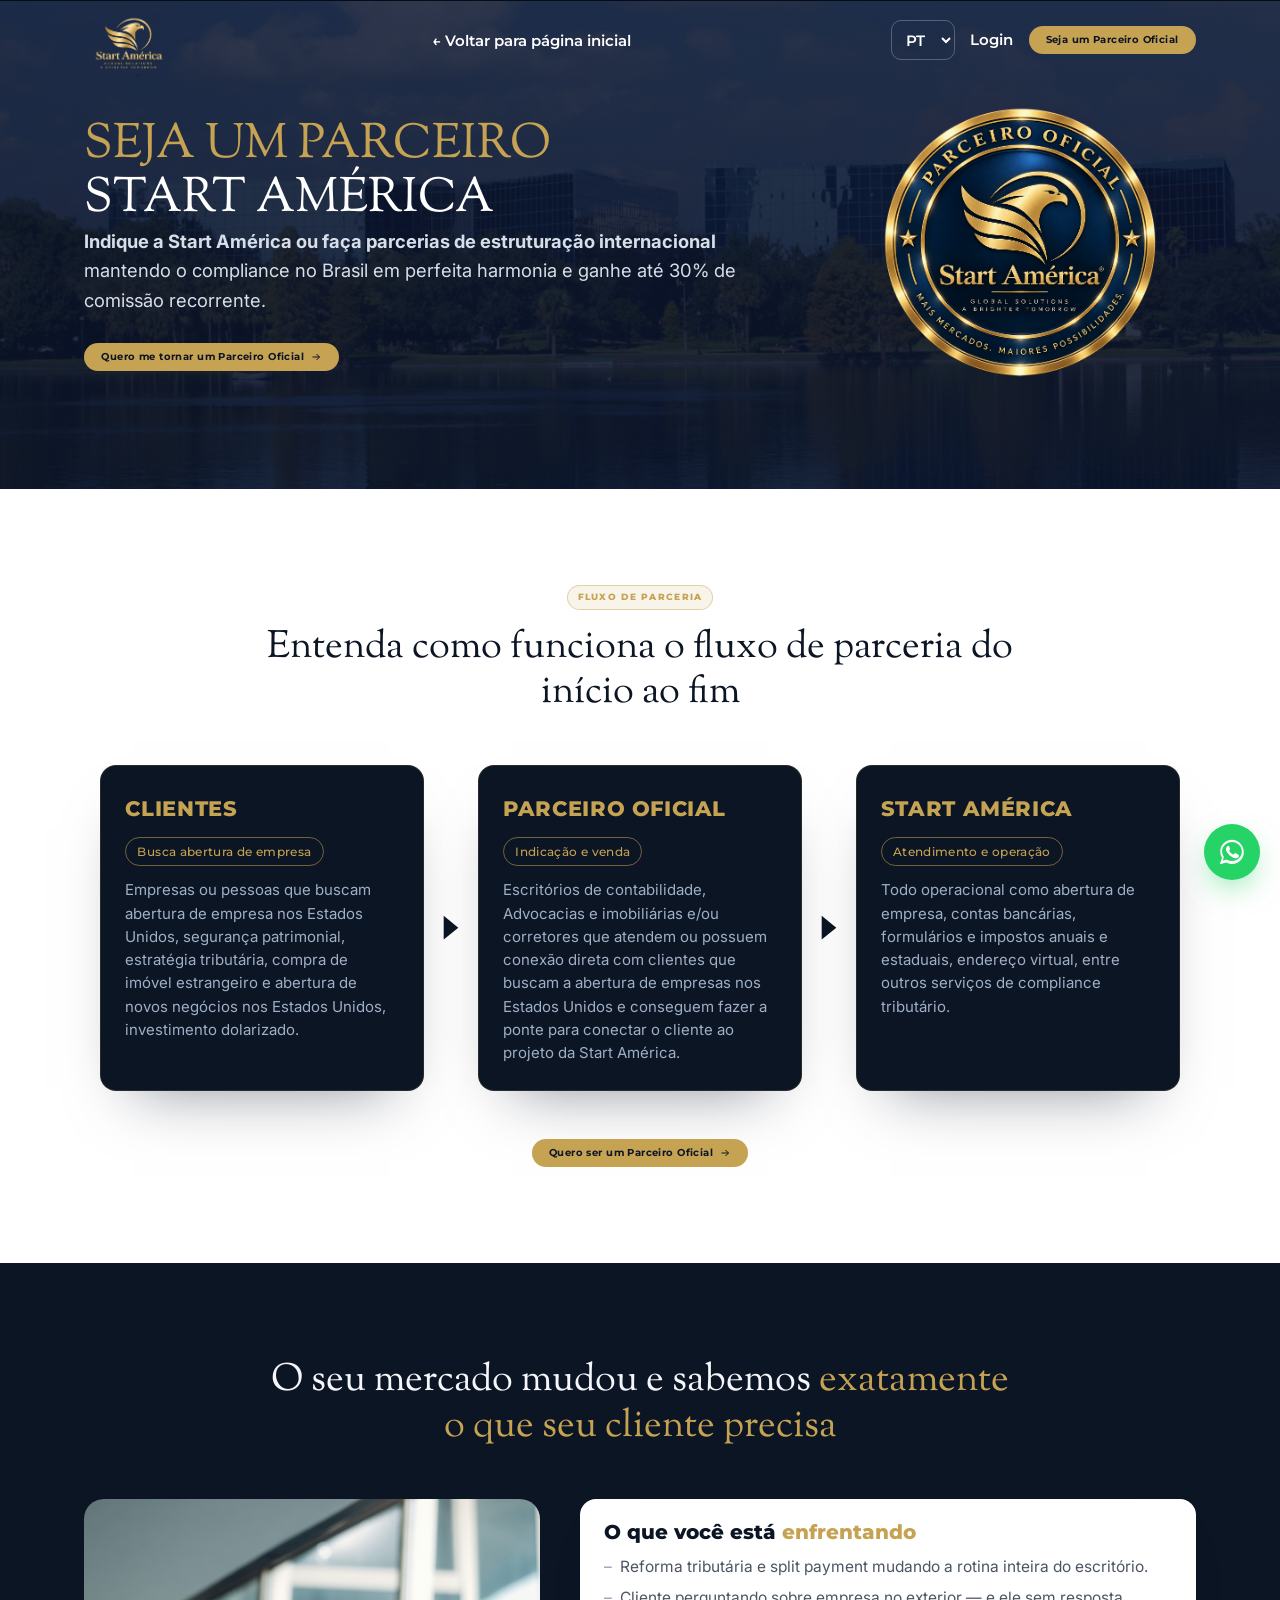
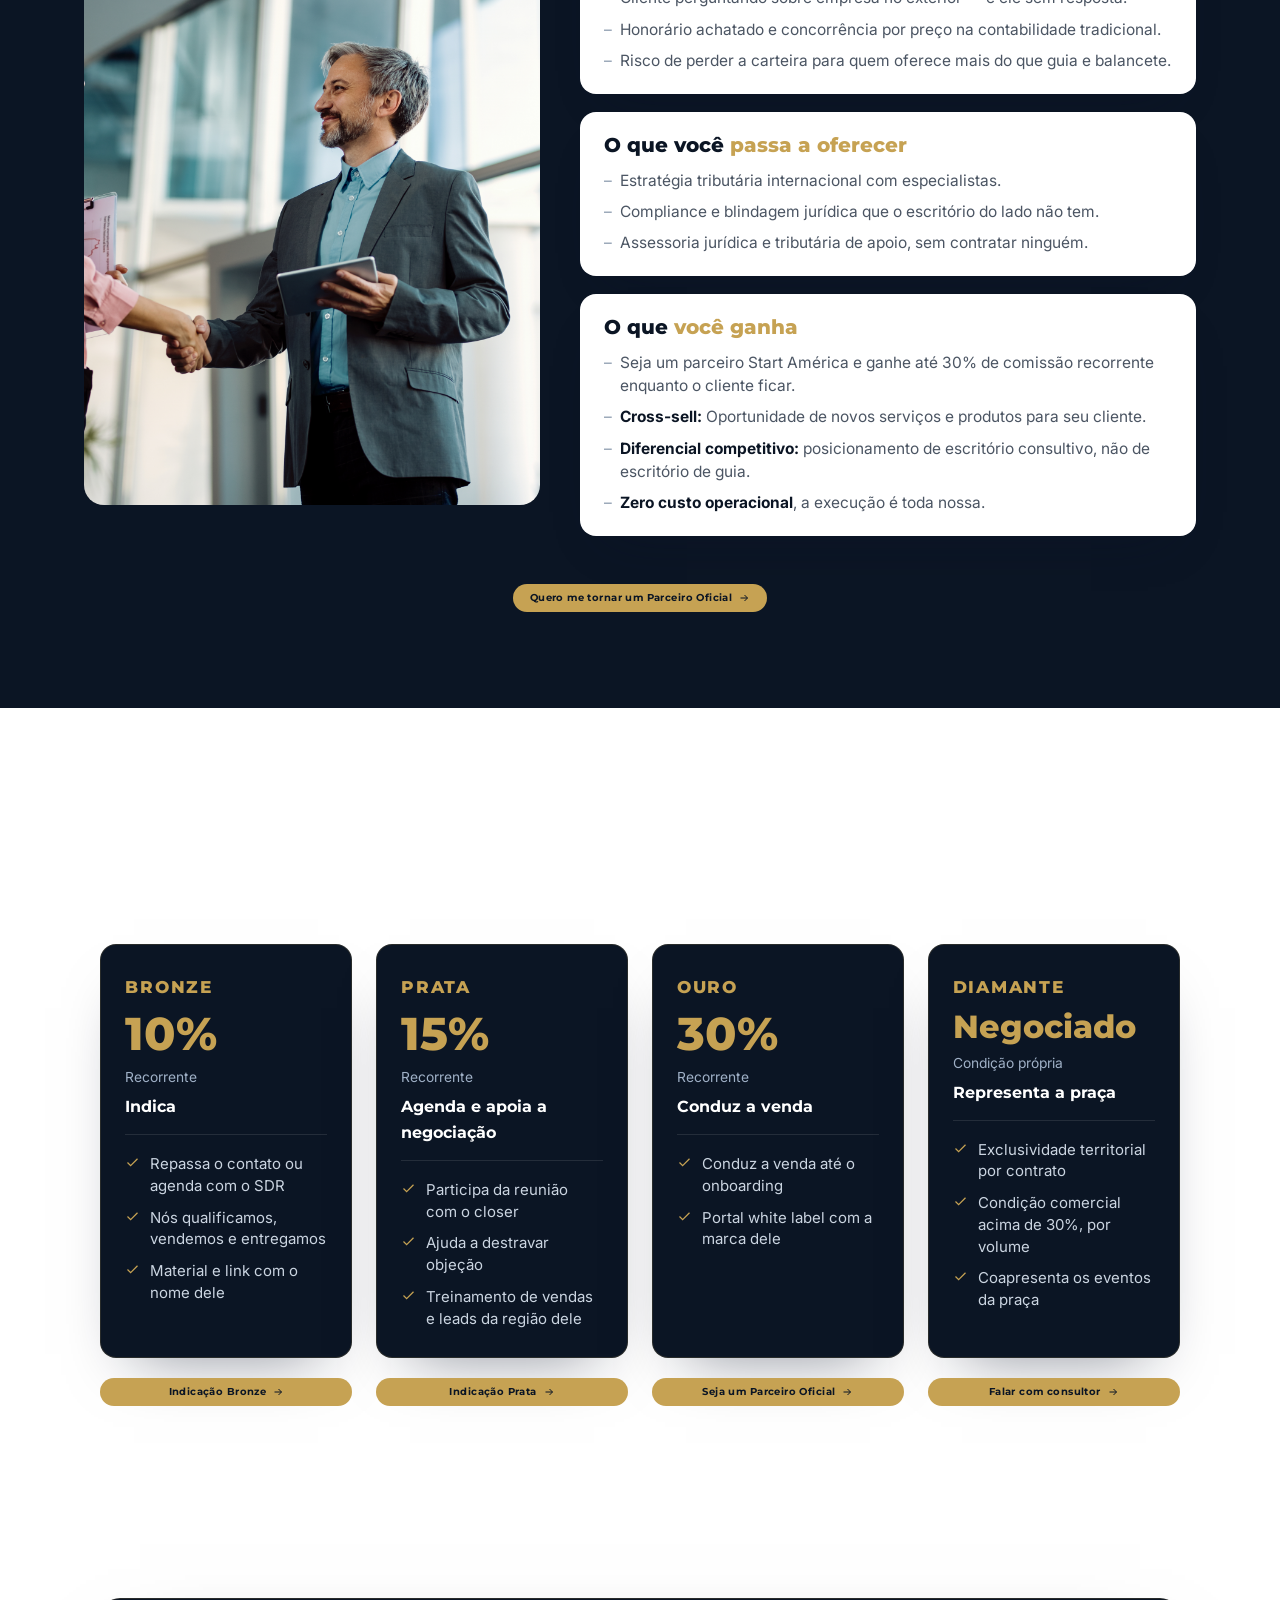
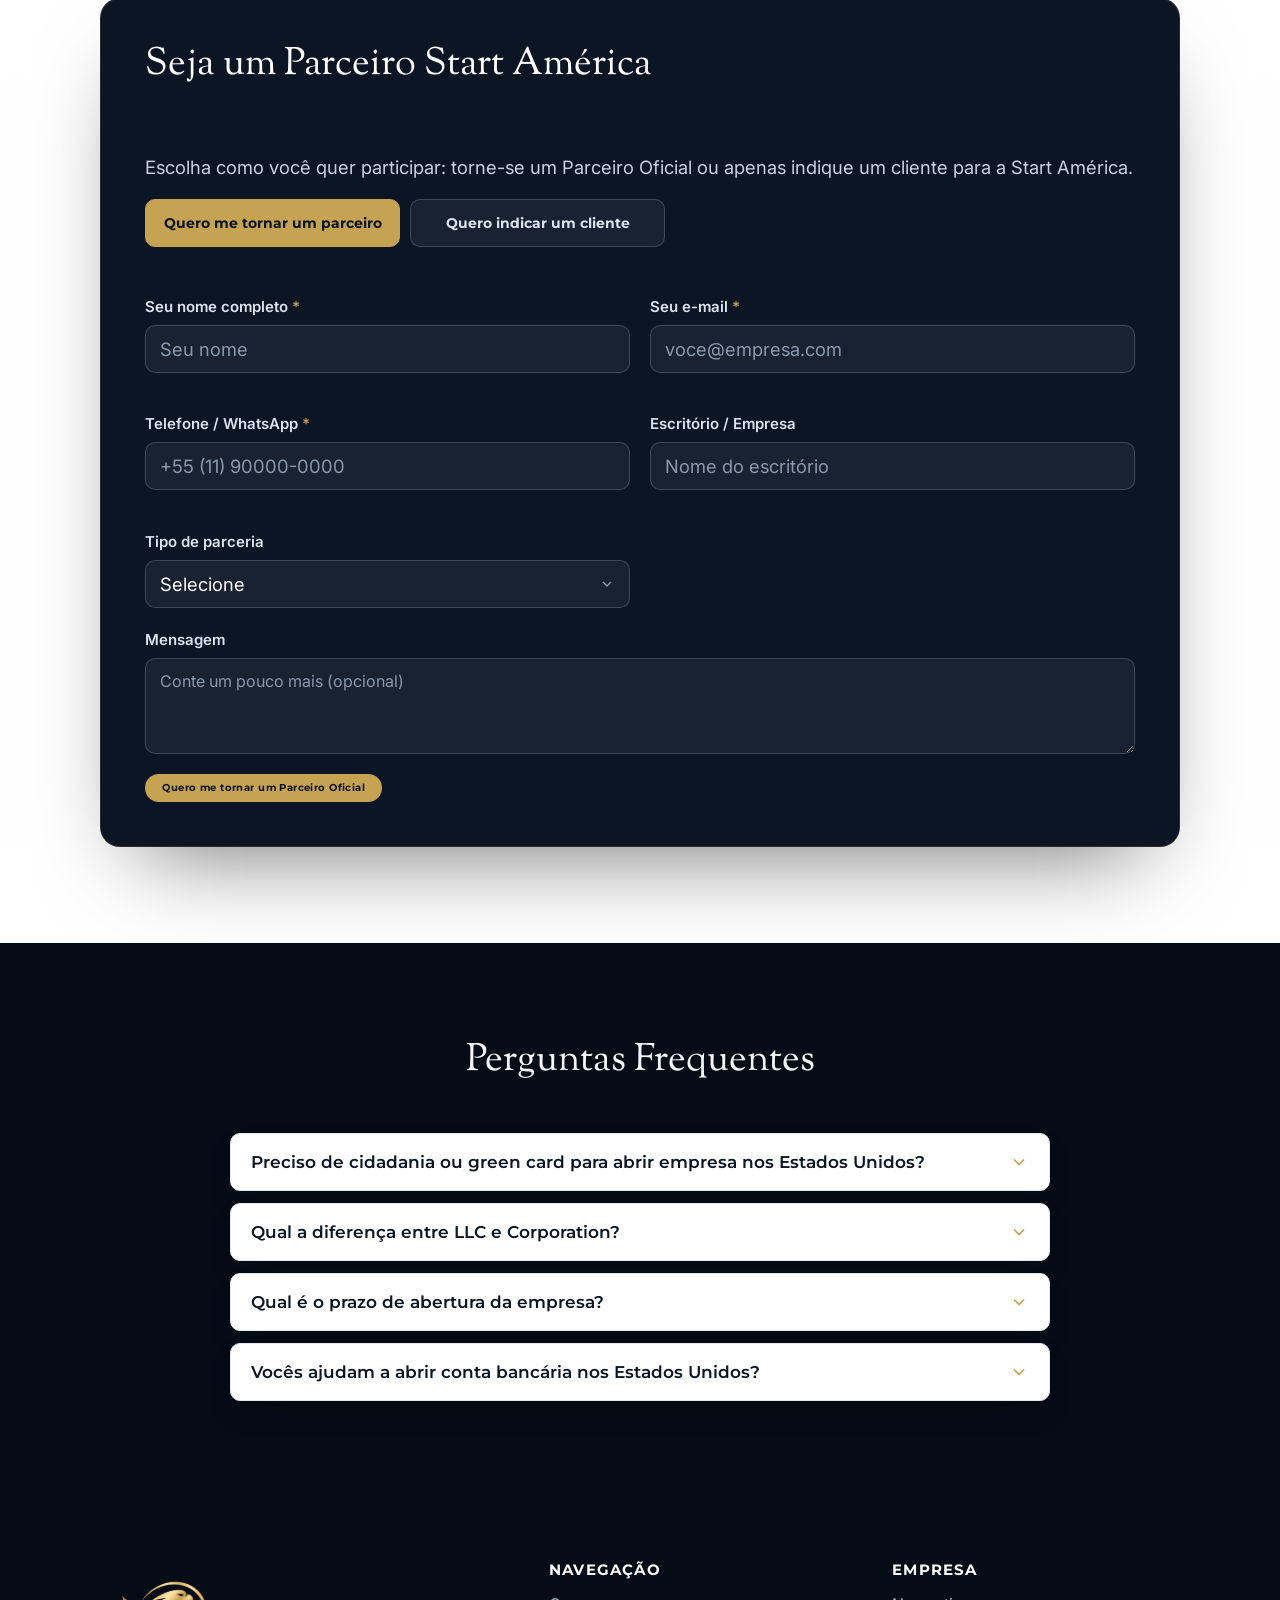
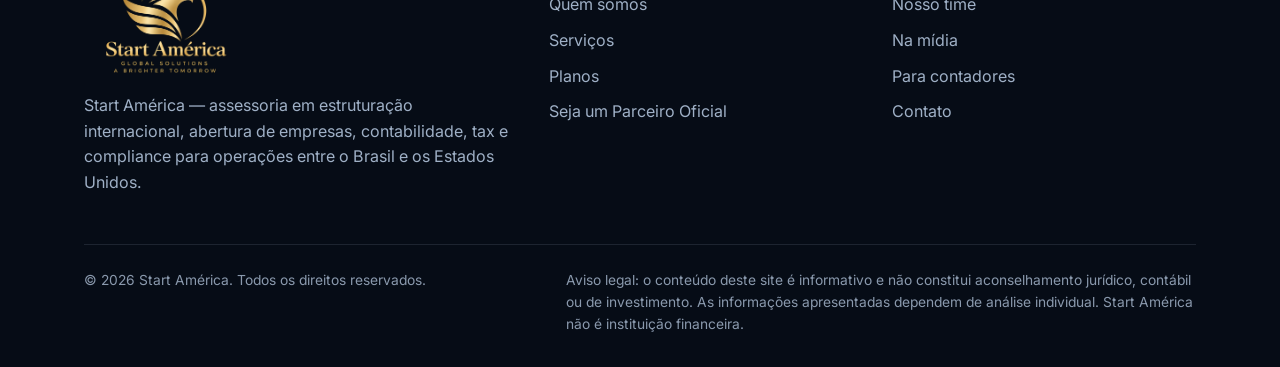
==== commit 79cb5c0c: "Adiciona contexto tributario na calculadora e separa pagina de parceiros" ====
--- a/seja-parceiro.html
+++ b/seja-parceiro.html
@@ -1,38 +1,432 @@
 <!DOCTYPE html>
 <html lang="pt-BR">
 <head>
-<meta charset="UTF-8" />
-<meta name="viewport" content="width=device-width, initial-scale=1, viewport-fit=cover" />
-<title>Seja um Parceiro Oficial — Start América</title>
-<link rel="preconnect" href="https://fonts.googleapis.com" />
-<link rel="preconnect" href="https://fonts.gstatic.com" crossorigin />
-<link href="https://fonts.googleapis.com/css2?family=Montserrat:wght@600;700;800&family=Inter:wght@400;500;600&family=Sorts+Mill+Goudy:ital@0;1&display=swap" rel="stylesheet" />
-<link rel="stylesheet" href="assets/css/styles.css?v=20260913a" />
+  <meta charset="UTF-8" />
+  <meta name="viewport" content="width=device-width, initial-scale=1, viewport-fit=cover" />
+  <title>Seja um Parceiro Oficial — Start América</title>
+  <meta name="description" content="Indique clientes ou torne-se um Parceiro Oficial Start América: ganhe até 30% de comissão recorrente ajudando brasileiros a abrir empresa nos Estados Unidos." />
+  <meta name="theme-color" content="#0A192F" />
+
+  <meta property="og:title" content="Seja um Parceiro Oficial — Start América" />
+  <meta property="og:description" content="Indique clientes ou torne-se um Parceiro Oficial e ganhe até 30% de comissão recorrente." />
+  <meta property="og:image" content="https://exemplo.startamerica.com/assets/img/og-cover.jpg" />
+  <meta property="og:type" content="website" />
+
+  <link rel="preconnect" href="https://fonts.googleapis.com" />
+  <link rel="preconnect" href="https://fonts.gstatic.com" crossorigin />
+  <link href="https://fonts.googleapis.com/css2?family=Montserrat:wght@500;600;700;800&family=Inter:wght@400;500;600;700&family=Geist:wght@400;500&family=Sorts+Mill+Goudy:ital@0;1&display=swap" rel="stylesheet" />
+
+  <link rel="stylesheet" href="assets/css/styles.css?v=20260918a" />
 </head>
 <body>
-<header class="site-header">
-  <div class="container container--wide site-header__inner">
-    <a href="index.html" class="brand" aria-label="Start América"><img src="assets/img/logo-start-america-dourada.png" alt="Start América" width="120" height="90" /></a>
-    <div class="header-actions" style="margin-left:auto">
-      <a class="login" href="index.html">Voltar ao site</a>
-      <a class="btn btn--gold" href="index.html#contato">Falar com especialista</a>
+  <a class="skip-link" href="#conteudo">Pular para o conteúdo</a>
+
+  <!-- ============ HEADER (página de parceiros) ============ -->
+  <header class="site-header site-header--overlay">
+    <div class="container container--wide site-header__inner">
+      <a href="index.html" class="brand" aria-label="Start América — página inicial">
+        <img src="assets/img/logo-start-america-dourada.png" alt="Start América"
+             width="120" height="90"
+             onerror="this.replaceWith(Object.assign(document.createElement('span'),{textContent:'START AMÉRICA',style:'font-family:Montserrat,sans-serif;font-weight:800;color:#D9A441;letter-spacing:.02em'}))" />
+      </a>
+
+      <nav class="primary-nav" id="primary-nav" aria-label="Navegação principal">
+        <ul>
+          <li><a href="index.html">← Voltar para página inicial</a></li>
+        </ul>
+        <div class="mobile-actions">
+          <label class="sr-only" for="lang-mobile">Idioma</label>
+          <select class="lang-select" id="lang-mobile" data-lang-select>
+            <option value="pt" selected>PT</option>
+            <option value="en">EN</option>
+            <option value="es">ES</option>
+          </select>
+          <a class="btn btn--ghost" href="login.html">Login</a>
+          <a class="btn btn--gold" href="#parceiro-form">Seja um Parceiro Oficial</a>
+        </div>
+      </nav>
+
+      <div class="header-actions">
+        <label class="sr-only" for="lang-desktop">Idioma</label>
+        <select class="lang-select" id="lang-desktop" data-lang-select>
+          <option value="pt" selected>PT</option>
+          <option value="en">EN</option>
+          <option value="es">ES</option>
+        </select>
+        <a class="login" href="login.html">Login</a>
+        <a class="btn btn--gold" href="#parceiro-form">Seja um Parceiro Oficial</a>
+      </div>
+
+      <button class="nav-toggle" type="button" aria-expanded="false" aria-controls="primary-nav" aria-label="Abrir menu">
+        <span></span>
+      </button>
     </div>
-  </div>
-</header>
-<main id="conteudo">
-  <section class="section bg-white">
-    <div class="container" style="text-align:center;max-width:640px">
-      <span class="eyebrow">Start América</span>
-      <h1 class="h1" style="margin:16px 0">Seja um Parceiro Oficial</h1>
-      <p class="lead">Esta página faz parte da estrutura do site e será desenvolvida na próxima etapa.
-      Enquanto isso, você pode falar com um especialista pelo formulário principal.</p>
-      <p style="margin-top:32px"><a class="btn btn--gold" href="index.html#contato">Ir para o formulário de contato</a></p>
-      <p style="margin-top:16px"><a class="link-arrow" href="index.html">Voltar para a página inicial
-        <svg viewBox="0 0 24 24" fill="none" stroke="currentColor" stroke-width="2" aria-hidden="true"><path d="M5 12h14M13 6l6 6-6 6"/></svg></a></p>
+  </header>
+
+  <main id="conteudo">
+
+    <!-- ============ PARCEIROS OFICIAIS (banner) ============ -->
+    <section class="photo-section partner-banner" id="parceiros">
+      <img class="photo-section__bg" onerror="this.remove()" src="assets/img/imagem-predio-ofc.jpg" alt="" aria-hidden="true" width="1440" height="440" loading="lazy" />
+      <div class="photo-section__overlay"></div>
+      <div class="container container--wide">
+        <div class="partner-banner__grid">
+          <div class="partner-banner__body reveal">
+            <h2 class="h2 partner-banner__title"><span class="text-gold">Seja um parceiro</span><br>Start América</h2>
+            <p class="lead" style="color:#d7deea">
+              <strong>Indique a Start América ou faça parcerias de estruturação internacional</strong>
+              mantendo o compliance no Brasil em perfeita harmonia e ganhe até 30% de comissão recorrente.
+            </p>
+            <a class="btn btn--gold" href="#parceiro-form">
+              Quero me tornar um Parceiro Oficial
+              <svg class="btn__icon" viewBox="0 0 24 24" fill="none" stroke="currentColor" stroke-width="2" aria-hidden="true"><path d="M5 12h14M13 6l6 6-6 6"/></svg>
+            </a>
+          </div>
+          <div class="partner-banner__seal reveal">
+            <img src="assets/img/accountants-right.png" alt="Selo Parceiro Oficial Start América"
+                 width="280" height="280" />
+          </div>
+        </div>
+      </div>
+    </section>
+
+    <!-- ============ FLUXO DE PARCERIA ============ -->
+    <section class="section bg-white" id="fluxo">
+      <div class="container">
+        <div class="section__head section__head--center reveal">
+          <span class="eyebrow eyebrow--pill">Fluxo de parceria</span>
+          <h2 class="h2">Entenda como funciona o fluxo de parceria do início ao fim</h2>
+        </div>
+        <div class="flow">
+          <div class="flow__step reveal">
+            <p class="flow__step-name">Clientes</p>
+            <span class="tag">Busca abertura de empresa</span>
+            <p>Empresas ou pessoas que buscam abertura de empresa nos Estados Unidos, segurança patrimonial, estratégia tributária, compra de imóvel estrangeiro e abertura de novos negócios nos Estados Unidos, investimento dolarizado.</p>
+          </div>
+          <div class="flow__connector" aria-hidden="true">
+            <svg viewBox="0 0 24 32" fill="currentColor"><path d="M4 3l16 13L4 29z"/></svg>
+          </div>
+          <div class="flow__step reveal">
+            <p class="flow__step-name">Parceiro Oficial</p>
+            <span class="tag">Indicação e venda</span>
+            <p>Escritórios de contabilidade, Advocacias e imobiliárias e/ou corretores que atendem ou possuem conexão direta com clientes que buscam a abertura de empresas nos Estados Unidos e conseguem fazer a ponte para conectar o cliente ao projeto da Start América.</p>
+          </div>
+          <div class="flow__connector" aria-hidden="true">
+            <svg viewBox="0 0 24 32" fill="currentColor"><path d="M4 3l16 13L4 29z"/></svg>
+          </div>
+          <div class="flow__step reveal">
+            <p class="flow__step-name">Start América</p>
+            <span class="tag">Atendimento e operação</span>
+            <p>Todo operacional como abertura de empresa, contas bancárias, formulários e impostos anuais e estaduais, endereço virtual, entre outros serviços de compliance tributário.</p>
+          </div>
+        </div>
+        <div class="section-cta">
+          <a class="btn btn--gold" href="#parceiro-form">Quero ser um Parceiro Oficial
+            <svg class="btn__icon" viewBox="0 0 24 24" fill="none" stroke="currentColor" stroke-width="2" aria-hidden="true"><path d="M5 12h14M13 6l6 6-6 6"/></svg>
+          </a>
+        </div>
+      </div>
+    </section>
+
+    <!-- ============ PROPOSTA PARA CONTADORES ============ -->
+    <section class="section bg-navy" id="contadores">
+      <div class="container container--wide">
+        <div class="section__head section__head--center reveal">
+          <h2 class="h2">O seu mercado mudou e sabemos <span class="text-gold">exatamente o que seu cliente precisa</span></h2>
+        </div>
+        <div class="accountant-grid">
+          <div class="reveal">
+            <img class="accountant__img" src="assets/img/parceiros-foto.jpg" alt="Aperto de mão entre dois profissionais em escritório" width="520" height="640" loading="lazy" />
+          </div>
+          <div class="accountant-blocks reveal">
+            <div class="accountant-block">
+              <h3>O que você está <span class="text-gold">enfrentando</span></h3>
+              <ul>
+                <li>Reforma tributária e split payment mudando a rotina inteira do escritório.</li>
+                <li>Cliente perguntando sobre empresa no exterior — e ele sem resposta.</li>
+                <li>Honorário achatado e concorrência por preço na contabilidade tradicional.</li>
+                <li>Risco de perder a carteira para quem oferece mais do que guia e balancete.</li>
+              </ul>
+            </div>
+            <div class="accountant-block">
+              <h3>O que você <span class="text-gold">passa a oferecer</span></h3>
+              <ul>
+                <li>Estratégia tributária internacional com especialistas.</li>
+                <li>Compliance e blindagem jurídica que o escritório do lado não tem.</li>
+                <li>Assessoria jurídica e tributária de apoio, sem contratar ninguém.</li>
+              </ul>
+            </div>
+            <div class="accountant-block">
+              <h3>O que <span class="text-gold">você ganha</span></h3>
+              <ul>
+                <li>Seja um parceiro Start América e ganhe até 30% de comissão recorrente enquanto o cliente ficar.</li>
+                <li><strong>Cross-sell:</strong> Oportunidade de novos serviços e produtos para seu cliente.</li>
+                <li><strong>Diferencial competitivo:</strong> posicionamento de escritório consultivo, não de escritório de guia.</li>
+                <li><strong>Zero custo operacional</strong>, a execução é toda nossa.</li>
+              </ul>
+            </div>
+          </div>
+        </div>
+        <div class="section-cta">
+          <a class="btn btn--gold" href="#parceiro-form">Quero me tornar um Parceiro Oficial
+            <svg class="btn__icon" viewBox="0 0 24 24" fill="none" stroke="currentColor" stroke-width="2" aria-hidden="true"><path d="M5 12h14M13 6l6 6-6 6"/></svg>
+          </a>
+        </div>
+      </div>
+    </section>
+
+    <!-- ============ BENEFÍCIOS DOS PARCEIROS ============ -->
+    <section class="section bg-white" id="niveis">
+      <div class="container">
+        <div class="section__head section__head--center reveal">
+          <h2 class="h2">Confira os benefícios exclusivos que preparamos para nossos parceiros</h2>
+        </div>
+        <div class="tier-grid">
+          <article class="tier reveal">
+            <p class="tier__name">Bronze</p>
+            <p class="tier__pct">10%</p>
+            <p class="tier__cycle">Recorrente</p>
+            <p class="tier__role">Indica</p>
+            <ul class="tier__list">
+              <li><svg viewBox="0 0 24 24" fill="none" stroke="currentColor" stroke-width="2" aria-hidden="true"><path d="M20 6L9 17l-5-5"/></svg> Repassa o contato ou agenda com o SDR</li>
+              <li><svg viewBox="0 0 24 24" fill="none" stroke="currentColor" stroke-width="2" aria-hidden="true"><path d="M20 6L9 17l-5-5"/></svg> Nós qualificamos, vendemos e entregamos</li>
+              <li><svg viewBox="0 0 24 24" fill="none" stroke="currentColor" stroke-width="2" aria-hidden="true"><path d="M20 6L9 17l-5-5"/></svg> Material e link com o nome dele</li>
+            </ul>
+            <a class="btn btn--gold tier__cta" href="#parceiro-form" data-partner-preset="indicar">Indicação Bronze <svg class="btn__icon" viewBox="0 0 24 24" fill="none" stroke="currentColor" stroke-width="2" aria-hidden="true"><path d="M5 12h14M13 6l6 6-6 6"/></svg></a>
+          </article>
+          <article class="tier reveal">
+            <p class="tier__name">Prata</p>
+            <p class="tier__pct">15%</p>
+            <p class="tier__cycle">Recorrente</p>
+            <p class="tier__role">Agenda e apoia a negociação</p>
+            <ul class="tier__list">
+              <li><svg viewBox="0 0 24 24" fill="none" stroke="currentColor" stroke-width="2" aria-hidden="true"><path d="M20 6L9 17l-5-5"/></svg> Participa da reunião com o closer</li>
+              <li><svg viewBox="0 0 24 24" fill="none" stroke="currentColor" stroke-width="2" aria-hidden="true"><path d="M20 6L9 17l-5-5"/></svg> Ajuda a destravar objeção</li>
+              <li><svg viewBox="0 0 24 24" fill="none" stroke="currentColor" stroke-width="2" aria-hidden="true"><path d="M20 6L9 17l-5-5"/></svg> Treinamento de vendas e leads da região dele</li>
+            </ul>
+            <a class="btn btn--gold tier__cta" href="#parceiro-form" data-partner-preset="indicar">Indicação Prata <svg class="btn__icon" viewBox="0 0 24 24" fill="none" stroke="currentColor" stroke-width="2" aria-hidden="true"><path d="M5 12h14M13 6l6 6-6 6"/></svg></a>
+          </article>
+          <article class="tier reveal">
+            <p class="tier__name">Ouro</p>
+            <p class="tier__pct">30%</p>
+            <p class="tier__cycle">Recorrente</p>
+            <p class="tier__role">Conduz a venda</p>
+            <ul class="tier__list">
+              <li><svg viewBox="0 0 24 24" fill="none" stroke="currentColor" stroke-width="2" aria-hidden="true"><path d="M20 6L9 17l-5-5"/></svg> Conduz a venda até o onboarding</li>
+              <li><svg viewBox="0 0 24 24" fill="none" stroke="currentColor" stroke-width="2" aria-hidden="true"><path d="M20 6L9 17l-5-5"/></svg> Portal white label com a marca dele</li>
+            </ul>
+            <a class="btn btn--gold tier__cta" href="#parceiro-form" data-partner-preset="parceiro">Seja um Parceiro Oficial <svg class="btn__icon" viewBox="0 0 24 24" fill="none" stroke="currentColor" stroke-width="2" aria-hidden="true"><path d="M5 12h14M13 6l6 6-6 6"/></svg></a>
+          </article>
+          <article class="tier reveal">
+            <p class="tier__name">Diamante</p>
+            <p class="tier__pct tier__pct--text">Negociado</p>
+            <p class="tier__cycle">Condição própria</p>
+            <p class="tier__role">Representa a praça</p>
+            <ul class="tier__list">
+              <li><svg viewBox="0 0 24 24" fill="none" stroke="currentColor" stroke-width="2" aria-hidden="true"><path d="M20 6L9 17l-5-5"/></svg> Exclusividade territorial por contrato</li>
+              <li><svg viewBox="0 0 24 24" fill="none" stroke="currentColor" stroke-width="2" aria-hidden="true"><path d="M20 6L9 17l-5-5"/></svg> Condição comercial acima de 30%, por volume</li>
+              <li><svg viewBox="0 0 24 24" fill="none" stroke="currentColor" stroke-width="2" aria-hidden="true"><path d="M20 6L9 17l-5-5"/></svg> Coapresenta os eventos da praça</li>
+            </ul>
+            <a class="btn btn--gold tier__cta" href="#parceiro-form" data-partner-preset="parceiro">Falar com consultor <svg class="btn__icon" viewBox="0 0 24 24" fill="none" stroke="currentColor" stroke-width="2" aria-hidden="true"><path d="M5 12h14M13 6l6 6-6 6"/></svg></a>
+          </article>
+        </div>
+        <div class="tier-cta-row">
+          <a class="btn btn--gold" href="#parceiro-form" data-partner-preset="indicar">Indicação Bronze <svg class="btn__icon" viewBox="0 0 24 24" fill="none" stroke="currentColor" stroke-width="2" aria-hidden="true"><path d="M5 12h14M13 6l6 6-6 6"/></svg></a>
+          <a class="btn btn--gold" href="#parceiro-form" data-partner-preset="indicar">Indicação Prata <svg class="btn__icon" viewBox="0 0 24 24" fill="none" stroke="currentColor" stroke-width="2" aria-hidden="true"><path d="M5 12h14M13 6l6 6-6 6"/></svg></a>
+          <a class="btn btn--gold" href="#parceiro-form" data-partner-preset="parceiro">Seja um Parceiro Oficial <svg class="btn__icon" viewBox="0 0 24 24" fill="none" stroke="currentColor" stroke-width="2" aria-hidden="true"><path d="M5 12h14M13 6l6 6-6 6"/></svg></a>
+          <a class="btn btn--gold" href="#parceiro-form" data-partner-preset="parceiro">Falar com consultor <svg class="btn__icon" viewBox="0 0 24 24" fill="none" stroke="currentColor" stroke-width="2" aria-hidden="true"><path d="M5 12h14M13 6l6 6-6 6"/></svg></a>
+        </div>
+      </div>
+    </section>
+
+    <!-- ============ FORMULÁRIO SEJA PARCEIRO / INDIQUE ============ -->
+    <section class="section bg-white" id="parceiro-form">
+      <div class="container">
+        <div class="form-card partner-form" data-partner-form>
+          <div class="partner-form__head">
+            <h2 class="h2">Seja um Parceiro Start América</h2>
+            <p class="lead" style="color:#c8d2e2">
+              Escolha como você quer participar: torne-se um Parceiro Oficial ou apenas
+              indique um cliente para a Start América.
+            </p>
+            <div class="tax-calc__toggle partner-form__toggle" role="group" aria-label="Tipo de participação">
+              <button type="button" class="tax-calc__toggle-btn is-active" data-partner-mode="parceiro">Quero me tornar um parceiro</button>
+              <button type="button" class="tax-calc__toggle-btn" data-partner-mode="indicar">Quero indicar um cliente</button>
+            </div>
+          </div>
+
+          <form class="form-grid" id="partner-form-fields" novalidate action="#" method="post">
+            <div class="field">
+              <label for="pf-nome">Seu nome completo <span class="req" aria-hidden="true">*</span></label>
+              <input type="text" id="pf-nome" name="nome" autocomplete="name" required placeholder="Seu nome" />
+              <span class="error-text" data-error-for="pf-nome"></span>
+            </div>
+            <div class="field">
+              <label for="pf-email">Seu e-mail <span class="req" aria-hidden="true">*</span></label>
+              <input type="email" id="pf-email" name="email" autocomplete="email" inputmode="email" required placeholder="voce@empresa.com" />
+              <span class="error-text" data-error-for="pf-email"></span>
+            </div>
+            <div class="field">
+              <label for="pf-telefone">Telefone / WhatsApp <span class="req" aria-hidden="true">*</span></label>
+              <input type="tel" id="pf-telefone" name="telefone" autocomplete="tel" inputmode="tel" required placeholder="+55 (11) 90000-0000" />
+              <span class="error-text" data-error-for="pf-telefone"></span>
+            </div>
+
+            <div class="field" data-partner-field="parceiro">
+              <label for="pf-empresa">Escritório / Empresa</label>
+              <input type="text" id="pf-empresa" name="empresa" autocomplete="organization" placeholder="Nome do escritório" />
+            </div>
+            <div class="field" data-partner-field="parceiro">
+              <label for="pf-tipo">Tipo de parceria</label>
+              <select id="pf-tipo" name="tipo">
+                <option value="" selected>Selecione</option>
+                <option value="contador">Escritório de contabilidade</option>
+                <option value="advogado">Advocacia</option>
+                <option value="imobiliaria">Imobiliária / corretor</option>
+                <option value="outro">Outro</option>
+              </select>
+            </div>
+
+            <div class="field field--full" data-partner-field="indicar" hidden>
+              <label for="pf-ind-nome">Nome do indicado <span class="req" aria-hidden="true">*</span></label>
+              <input type="text" id="pf-ind-nome" name="indicado_nome" placeholder="Nome de quem você está indicando" />
+              <span class="error-text" data-error-for="pf-ind-nome"></span>
+            </div>
+            <div class="field" data-partner-field="indicar" hidden>
+              <label for="pf-ind-email">E-mail do indicado</label>
+              <input type="email" id="pf-ind-email" name="indicado_email" placeholder="indicado@empresa.com" />
+            </div>
+            <div class="field" data-partner-field="indicar" hidden>
+              <label for="pf-ind-telefone">Telefone do indicado</label>
+              <input type="tel" id="pf-ind-telefone" name="indicado_telefone" placeholder="+55 (11) 90000-0000" />
+            </div>
+
+            <div class="field field--full">
+              <label for="pf-mensagem">Mensagem</label>
+              <textarea id="pf-mensagem" name="mensagem" rows="3" placeholder="Conte um pouco mais (opcional)"></textarea>
+            </div>
+
+            <div class="form-actions">
+              <button class="btn btn--gold" type="submit" id="partner-form-submit">
+                <span class="btn__label" data-partner-submit-label>Quero me tornar um Parceiro Oficial</span>
+              </button>
+              <p class="form-status" id="partner-form-status" role="status" aria-live="polite"></p>
+            </div>
+          </form>
+        </div>
+      </div>
+    </section>
+
+    <!-- ============ FAQ ============ -->
+    <section class="section bg-navy-deep" id="faq">
+      <div class="container container--wide">
+        <div class="section__head section__head--center reveal">
+          <h2 class="h2">Perguntas Frequentes</h2>
+        </div>
+        <div class="faq" data-faq>
+          <div class="faq__item">
+            <h3>
+              <button class="faq__trigger" type="button" aria-expanded="false" aria-controls="faq-p1" id="faq-t1">
+                Preciso de cidadania ou green card para abrir empresa nos Estados Unidos?
+                <svg class="chev" viewBox="0 0 24 24" fill="none" stroke="currentColor" stroke-width="2" aria-hidden="true"><path d="M6 9l6 6 6-6"/></svg>
+              </button>
+            </h3>
+            <div class="faq__panel" id="faq-p1" role="region" aria-labelledby="faq-t1" hidden>
+              <div><p>Não. Estrangeiros não residentes podem ser sócios de uma LLC ou Corporation. O que definimos com você é a estrutura, o estado de registro e as obrigações fiscais que passam a existir nos dois países.</p></div>
+            </div>
+          </div>
+          <div class="faq__item">
+            <h3>
+              <button class="faq__trigger" type="button" aria-expanded="false" aria-controls="faq-p2" id="faq-t2">
+                Qual a diferença entre LLC e Corporation?
+                <svg class="chev" viewBox="0 0 24 24" fill="none" stroke="currentColor" stroke-width="2" aria-hidden="true"><path d="M6 9l6 6 6-6"/></svg>
+              </button>
+            </h3>
+            <div class="faq__panel" id="faq-p2" role="region" aria-labelledby="faq-t2" hidden>
+              <div><p>A LLC costuma ser mais simples e vantajosa para quem presta serviços, com menos burocracia e tributação repassada aos sócios. A Corporation faz mais sentido para quem pretende captar investidores ou emitir ações. Avaliamos seu cenário e indicamos a estrutura mais adequada.</p></div>
+            </div>
+          </div>
+          <div class="faq__item">
+            <h3>
+              <button class="faq__trigger" type="button" aria-expanded="false" aria-controls="faq-p3" id="faq-t3">
+                Qual é o prazo de abertura da empresa?
+                <svg class="chev" viewBox="0 0 24 24" fill="none" stroke="currentColor" stroke-width="2" aria-hidden="true"><path d="M6 9l6 6 6-6"/></svg>
+              </button>
+            </h3>
+            <div class="faq__panel" id="faq-p3" role="region" aria-labelledby="faq-t3" hidden>
+              <div><p>Na maioria dos estados, a constituição sai em cerca de 5 dias úteis. EIN e conta bancária dependem de análise dos órgãos e das instituições, e acompanhamos cada etapa com você.</p></div>
+            </div>
+          </div>
+          <div class="faq__item">
+            <h3>
+              <button class="faq__trigger" type="button" aria-expanded="false" aria-controls="faq-p4" id="faq-t4">
+                Vocês ajudam a abrir conta bancária nos Estados Unidos?
+                <svg class="chev" viewBox="0 0 24 24" fill="none" stroke="currentColor" stroke-width="2" aria-hidden="true"><path d="M6 9l6 6 6-6"/></svg>
+              </button>
+            </h3>
+            <div class="faq__panel" id="faq-p4" role="region" aria-labelledby="faq-t4" hidden>
+              <div><p>Sim. Fazemos a intermediação para abertura de conta bancária assim que a empresa é constituída, além de orientar sobre gateways de pagamento e remessas entre o Brasil e os Estados Unidos.</p></div>
+            </div>
+          </div>
+        </div>
+      </div>
+    </section>
+  </main>
+
+  <!-- ============ FOOTER ============ -->
+  <footer class="site-footer">
+    <div class="container container--wide">
+      <div class="footer-grid">
+        <div class="footer-col">
+          <img class="footer-logo" src="assets/img/logo-start-america-dourada.png" alt="Start América" width="160" height="120"
+               onerror="this.replaceWith(Object.assign(document.createElement('span'),{textContent:'START AMÉRICA',style:'font-family:Montserrat,sans-serif;font-weight:800;color:#D9A441;display:block;margin-bottom:16px'}))" />
+          <p class="footer-legal">
+            Start América — assessoria em estruturação internacional, abertura de empresas,
+            contabilidade, tax e compliance para operações entre o Brasil e os Estados Unidos.
+          </p>
+        </div>
+
+        <div class="footer-col">
+          <button class="footer-col__toggle" type="button" aria-expanded="false">Navegação <svg class="chev" viewBox="0 0 24 24" fill="none" stroke="currentColor" stroke-width="2" aria-hidden="true"><path d="M6 9l6 6 6-6"/></svg></button>
+          <h4>Navegação</h4>
+          <ul>
+            <li><a href="index.html#quem-somos">Quem somos</a></li>
+            <li><a href="index.html#servicos">Serviços</a></li>
+            <li><a href="index.html#planos">Planos</a></li>
+            <li><a href="#parceiro-form">Seja um Parceiro Oficial</a></li>
+          </ul>
+        </div>
+
+        <div class="footer-col">
+          <button class="footer-col__toggle" type="button" aria-expanded="false">Empresa <svg class="chev" viewBox="0 0 24 24" fill="none" stroke="currentColor" stroke-width="2" aria-hidden="true"><path d="M6 9l6 6 6-6"/></svg></button>
+          <h4>Empresa</h4>
+          <ul>
+            <li><a href="index.html#equipe">Nosso time</a></li>
+            <li><a href="index.html#midia">Na mídia</a></li>
+            <li><a href="#contadores">Para contadores</a></li>
+            <li><a href="index.html#contato">Contato</a></li>
+          </ul>
+        </div>
+
+      </div>
+
+      <div class="footer-bottom">
+        <p>© <span id="year">2026</span> Start América. Todos os direitos reservados.</p>
+        <p class="footer-legal">
+          Aviso legal: o conteúdo deste site é informativo e não constitui aconselhamento
+          jurídico, contábil ou de investimento. As informações apresentadas dependem de
+          análise individual. Start América não é instituição financeira.
+        </p>
+      </div>
     </div>
-  </section>
-</main>
-<footer class="site-footer"><div class="container container--wide"><div class="footer-bottom"><p>&copy; <span id="year">2026</span> Start América. Todos os direitos reservados.</p></div></div></footer>
-<script src="assets/js/main.js?v=20260913a" defer></script>
+  </footer>
+
+  <!-- WhatsApp flutuante -->
+  <a class="whatsapp-fab" href="https://wa.me/0000000000" target="_blank" rel="noopener" aria-label="Falar pelo WhatsApp">
+    <svg viewBox="0 0 32 32" fill="currentColor" aria-hidden="true"><path d="M16 3C9 3 3.5 8.5 3.5 15.5c0 2.4.7 4.7 1.9 6.7L3 29l7-1.8c1.9 1 4 1.6 6.1 1.6 7 0 12.5-5.5 12.5-12.5S23 3 16 3zm0 22.7c-1.9 0-3.7-.5-5.3-1.5l-.4-.2-4.1 1.1 1.1-4-.3-.4a10 10 0 01-1.6-5.4C5.5 9.9 10.2 5.3 16 5.3s10.5 4.6 10.5 10.2S21.8 25.7 16 25.7zm5.7-7.6c-.3-.2-1.8-.9-2.1-1s-.5-.2-.7.2-.8 1-1 1.2-.4.2-.7.1a8.4 8.4 0 01-2.5-1.5 9.3 9.3 0 01-1.7-2.1c-.2-.3 0-.5.1-.7l.5-.6c.2-.2.2-.3.4-.6s0-.4 0-.6-.7-1.7-1-2.3c-.3-.6-.5-.5-.7-.5h-.6c-.2 0-.6.1-.9.4-.3.4-1.2 1.2-1.2 2.9s1.2 3.4 1.4 3.6c.2.3 2.4 3.7 5.9 5.2.8.4 1.5.6 2 .7.8.3 1.6.2 2.2.1.7-.1 1.8-.7 2.1-1.5.3-.7.3-1.4.2-1.5s-.3-.2-.6-.4z"/></svg>
+  </a>
+
+  <script src="assets/js/i18n.js?v=20260918a" defer></script>
+  <script src="assets/js/main.js?v=20260918a" defer></script>
 </body>
 </html>
--- a/assets/css/styles.css
+++ b/assets/css/styles.css
@@ -76,7 +76,7 @@
 body {
   margin: 0;
   font-family: var(--font-body);
-  font-size: 16px;
+  font-size: 18.4px;
   line-height: 1.6;
   color: var(--text);
   background: var(--bg);
@@ -179,7 +179,7 @@
 .eyebrow {
   font-family: var(--font-display);
   font-weight: 800;
-  font-size: clamp(7px, 0.65vw, 8px);
+  font-size: clamp(8px, 0.8vw, 9.2px);
   letter-spacing: 0.14em;
   text-transform: uppercase;
   color: var(--gold);
@@ -200,12 +200,12 @@
 
 /* Escalas de título (subtítulos de seção menores) */
 .h1, .h2, .h3 { font-family: var(--font-title); font-weight: 400; }
-.h1 { font-size: clamp(32px, 5vw, 42px); }
-.h2 { font-size: clamp(25px, 3.4vw, 33px); line-height: 1.2; }
-.h3 { font-size: clamp(18px, 1.9vw, 22px); }
+.h1 { font-size: clamp(36.8px, 5.8vw, 48.3px); }
+.h2 { font-size: clamp(28.8px, 3.9vw, 38px); line-height: 1.2; }
+.h3 { font-size: clamp(20.7px, 2.2vw, 25.3px); }
 
 .lead {
-  font-size: clamp(14px, 1.3vw, 16px);
+  font-size: clamp(16.1px, 1.5vw, 18.4px);
   line-height: 1.6;
   color: var(--gray-600);
 }
@@ -224,7 +224,7 @@
 .bg-navy-2 h2, .bg-navy-2 h3,
 .media-section h2, .media-section h3,
 .photo-section h2, .photo-section h3 { color: var(--heading-light); }
-.bg-navy .lead, .bg-navy-deep .lead, .bg-navy-2 .lead { color: #a7b3c5; }
+.bg-navy .lead, .bg-navy-deep .lead, .bg-navy-2 .lead, .photo-section .lead { color: #a7b3c5; }
 .media-section { color: var(--text); }
 
 /* Seção fotográfica escura */
@@ -261,7 +261,7 @@
   color: var(--btn-fg);
   font-family: var(--font-display);
   font-weight: 700;
-  font-size: 9px;
+  font-size: 10.4px;
   line-height: 1;
   letter-spacing: 0.04em;
   transition: transform var(--transition), box-shadow var(--transition), background var(--transition);
@@ -299,7 +299,7 @@
   gap: 8px;
   font-family: var(--font-display);
   font-weight: 700;
-  font-size: 14px;
+  font-size: 16.1px;
   color: var(--gold);
 }
 .link-arrow svg { width: 16px; height: 16px; transition: transform var(--transition); }
@@ -349,7 +349,7 @@
 .primary-nav a {
   font-family: var(--font-display);
   font-weight: 600;
-  font-size: 13px;
+  font-size: 15px;
   color: #fff;
   padding: 8px 2px;
   border-bottom: 2px solid transparent;
@@ -367,7 +367,7 @@
 .lang-select {
   font-family: var(--font-display);
   font-weight: 600;
-  font-size: 13px;
+  font-size: 15px;
   color: #fff;
   background: transparent;
   border: 1px solid rgba(255, 255, 255, 0.25);
@@ -379,7 +379,7 @@
 .header-actions .login {
   font-family: var(--font-display);
   font-weight: 600;
-  font-size: 13px;
+  font-size: 15px;
   color: #fff;
 }
 .header-actions .login:hover { color: var(--gold); }
@@ -425,9 +425,9 @@
   width: 100%;
 }
 .hero__copy { max-width: 620px; position: relative; z-index: 2; }
-.hero__title { font-size: clamp(36px, 6vw, 52px); color: #fff; font-weight: 400; }
+.hero__title { font-size: clamp(41.4px, 6.9vw, 59.8px); color: #fff; font-weight: 400; }
 .hero__title .text-gold { display: inline; }
-.hero__text { margin-top: 24px; max-width: 46ch; color: #c8d2e2; font-size: clamp(15px, 1.6vw, 17px); }
+.hero__text { margin-top: 24px; max-width: 46ch; color: #c8d2e2; font-size: clamp(17.2px, 1.8vw, 19.6px); }
 .hero__cta { margin-top: 32px; display: flex; gap: 16px; flex-wrap: wrap; }
 
 /* Vídeo de fundo empurrado para a lateral direita (onde ficava o simulador) */
@@ -461,17 +461,17 @@
   padding: 22px;
   box-shadow: 0 40px 90px -40px rgba(0, 0, 0, 0.55);
   color: var(--gray-600);
-  font-size: 13px;
+  font-size: 15px;
 }
 .simulator__top {
   display: flex; align-items: center; justify-content: space-between;
   margin-bottom: 16px;
 }
-.simulator__title { font-family: var(--font-display); font-weight: 700; font-size: 14px; color: var(--heading); }
+.simulator__title { font-family: var(--font-display); font-weight: 700; font-size: 16.1px; color: var(--heading); }
 .badge {
   font-family: var(--font-display);
   font-weight: 700;
-  font-size: 11px;
+  font-size: 12.6px;
   padding: 4px 10px;
   border-radius: var(--radius-pill);
   background: rgba(16, 185, 129, 0.14);
@@ -484,8 +484,8 @@
   padding: 12px 14px;
   margin-bottom: 16px;
 }
-.simulator__field span { display: block; font-size: 11px; color: var(--gray-400); }
-.simulator__field strong { font-size: 20px; color: #e5484d; font-family: var(--font-display); }
+.simulator__field span { display: block; font-size: 12.6px; color: var(--gray-400); }
+.simulator__field strong { font-size: 23px; color: #e5484d; font-family: var(--font-display); }
 .simulator__row {
   display: flex; align-items: center; justify-content: space-between;
   gap: 12px; margin-bottom: 12px;
@@ -501,7 +501,7 @@
 .simulator__bar i { position: absolute; inset: 0 auto 0 0; border-radius: inherit; background: var(--gold); }
 .simulator__bar--danger i { background: #e5484d; }
 .simulator__row span { color: var(--gray-600); }
-.simulator__row b { font-family: var(--font-display); font-size: 12px; color: var(--heading); }
+.simulator__row b { font-family: var(--font-display); font-size: 13.8px; color: var(--heading); }
 .simulator__row b.pos { color: #0f9d6b; }
 .simulator__foot {
   margin-top: 8px;
@@ -509,8 +509,8 @@
   border-top: 1px solid var(--gray-100);
   display: flex; align-items: center; justify-content: space-between;
 }
-.simulator__foot span { font-size: 12px; color: var(--gray-400); }
-.simulator__foot strong { font-family: var(--font-display); color: #0f9d6b; font-size: 16px; }
+.simulator__foot span { font-size: 13.8px; color: var(--gray-400); }
+.simulator__foot strong { font-family: var(--font-display); color: #0f9d6b; font-size: 18.4px; }
 
 /* ---------- 7. Grid de cards ---------- */
 .card-grid {
@@ -538,8 +538,8 @@
   background: var(--navy);
 }
 .card__media img { width: 100%; height: 100%; object-fit: cover; }
-.card__title { font-family: var(--font-title); font-weight: 400; font-size: clamp(18px, 1.9vw, 21px); color: var(--heading); line-height: 1.2; }
-.card__text { font-size: 13px; line-height: 1.55; color: var(--gray-600); }
+.card__title { font-family: var(--font-title); font-weight: 400; font-size: clamp(20.7px, 2.2vw, 24.2px); color: var(--heading); line-height: 1.2; }
+.card__text { font-size: 15px; line-height: 1.55; color: var(--gray-600); }
 
 /* Card com ícone circular dourado (Diferenciais) */
 .card--icon { padding: 30px 26px; gap: 14px; }
@@ -577,32 +577,11 @@
   align-self: flex-start;
   font-family: var(--font-display);
   font-weight: 500;
-  font-size: 10.5px;
+  font-size: 12.1px;
   letter-spacing: 0.03em;
   padding: 4px 11px;
   border-radius: var(--radius-pill);
   border: 1px solid rgba(var(--gold-rgb), 0.55);
-  color: var(--gold);
-}
-
-/* Rodapé de benefícios */
-.benefit-row {
-  display: flex;
-  flex-wrap: wrap;
-  gap: 16px 24px;
-  justify-content: center;
-  margin-top: 32px;
-}
-.benefit {
-  display: inline-flex;
-  align-items: center;
-  gap: 10px;
-  padding: 10px 18px;
-  border-radius: var(--radius-pill);
-  border: 1px solid rgba(var(--gold-rgb),0.4);
-  font-family: var(--font-display);
-  font-weight: 600;
-  font-size: 13px;
   color: var(--gold);
 }
 
@@ -680,13 +659,13 @@
   gap: 10px;
 }
 .mini-card .tag {
-  font-size: 10px;
+  font-size: 11.5px;
   letter-spacing: 0.08em;
   text-transform: uppercase;
   padding: 4px 10px;
 }
-.mini-card h3 { font-family: var(--font-title); font-weight: 400; font-size: 19px; color: #fff; line-height: 1.2; }
-.mini-card p { font-size: 12.5px; line-height: 1.5; color: #9fb0c6; }
+.mini-card h3 { font-family: var(--font-title); font-weight: 400; font-size: 21.8px; color: #fff; line-height: 1.2; }
+.mini-card p { font-size: 14.4px; line-height: 1.5; color: #9fb0c6; }
 
 /* ---------- 10. Tabela comparativa (escura) ---------- */
 .compare {
@@ -696,11 +675,24 @@
   border: 1px solid var(--hairline);
   box-shadow: 0 34px 70px -34px rgba(0, 0, 0, 0.6);
 }
+/* Sobre seção com foto de fundo (fundo já escuro): tabela em cartão branco
+   para se destacar bem do fundo, com texto escuro na coluna de comparação
+   e a coluna "Start América" em dourado. */
+.photo-section .compare {
+  background: var(--white);
+  border-color: var(--gray-100);
+  box-shadow: var(--shadow-card);
+}
+.photo-section .compare th,
+.photo-section .compare td { color: var(--gray-600); border-bottom-color: var(--gray-100); }
+.photo-section .compare thead th { color: var(--heading); background: var(--white-soft); }
+.photo-section .compare tbody th { color: var(--heading); }
+.photo-section .compare td .ic-x { color: var(--gray-400); }
 .compare table { width: 100%; border-collapse: collapse; }
 .compare th, .compare td {
   padding: 16px 22px;
   text-align: left;
-  font-size: 14px;
+  font-size: 16.1px;
   border-bottom: 1px solid rgba(255, 255, 255, 0.08);
   vertical-align: middle;
   color: #cbd5e1;
@@ -708,10 +700,12 @@
 .compare thead th {
   font-family: var(--font-display);
   font-weight: 700;
-  font-size: 13px;
+  font-size: 15px;
   color: #fff;
   background: rgba(255, 255, 255, 0.04);
 }
+.photo-section .compare td.col-start,
+.photo-section .compare .pair .is-start { background: rgba(var(--gold-rgb), 0.08); }
 .compare thead th.col-start { color: var(--gold); }
 .compare tbody th {
   font-family: var(--font-display);
@@ -738,22 +732,26 @@
   overflow: hidden;
   background: var(--navy);
 }
+.photo-section .compare-item { background: var(--white); border-color: var(--gray-100); }
+.photo-section .compare-item h3 { color: var(--heading); background: var(--white-soft); }
+.photo-section .compare-item .pair > div { color: var(--gray-600); }
+.photo-section .compare-item .pair > div:first-child { border-right-color: var(--gray-100); }
 .compare-item h3 {
   font-family: var(--font-display);
-  font-size: 15px;
+  font-size: 17.2px;
   padding: 14px 16px;
   background: rgba(255, 255, 255, 0.04);
   color: #fff;
 }
 .compare-item .pair { display: grid; grid-template-columns: 1fr 1fr; }
-.compare-item .pair > div { padding: 14px 16px; font-size: 13px; color: #9fb0c6; }
+.compare-item .pair > div { padding: 14px 16px; font-size: 15px; color: #9fb0c6; }
 .compare-item .pair > div:first-child { border-right: 1px solid rgba(255, 255, 255, 0.08); }
 .compare-item .pair .is-start { background: rgba(255, 255, 255, 0.03); color: var(--gold); }
 .compare-item .pair small {
   display: block;
   font-family: var(--font-display);
   font-weight: 700;
-  font-size: 11px;
+  font-size: 12.6px;
   letter-spacing: 0.08em;
   text-transform: uppercase;
   margin-bottom: 6px;
@@ -780,9 +778,9 @@
   border: 3px solid var(--gold);
   flex: none;
 }
-.member__name { font-family: var(--font-display); font-weight: 700; font-size: 18px; color: var(--heading); }
-.member__role { font-size: 13px; color: var(--gold); font-family: var(--font-display); font-weight: 600; }
-.member__text { font-size: 14px; color: var(--gray-600); margin-top: 8px; }
+.member__name { font-family: var(--font-display); font-weight: 700; font-size: 20.7px; color: var(--heading); }
+.member__role { font-size: 15px; color: var(--gold); font-family: var(--font-display); font-weight: 600; }
+.member__text { font-size: 16.1px; color: var(--gray-600); margin-top: 8px; }
 
 /* ---------- 12. Planos ---------- */
 .plan {
@@ -823,21 +821,21 @@
   color: var(--navy);
   font-family: var(--font-display);
   font-weight: 700;
-  font-size: 11px;
+  font-size: 12.6px;
   letter-spacing: 0.06em;
   text-transform: uppercase;
   padding: 5px 12px;
   border-radius: var(--radius-pill);
 }
-.plan__name { font-family: var(--font-display); font-weight: 800; font-size: 20px; color: var(--navy); }
-.plan__desc { font-size: 13px; color: var(--gray-600); line-height: 1.5; }
+.plan__name { font-family: var(--font-display); font-weight: 800; font-size: 23px; color: var(--navy); }
+.plan__desc { font-size: 15px; color: var(--gray-600); line-height: 1.5; }
 .plan__list { display: flex; flex-direction: column; gap: 10px; margin-top: 8px; }
-.plan__list li { display: flex; gap: 10px; font-size: 13px; color: var(--gray-600); }
+.plan__list li { display: flex; gap: 10px; font-size: 15px; color: var(--gray-600); }
 .plan__list svg { width: 16px; height: 16px; color: var(--gold); flex: none; margin-top: 2px; }
 
 .plans-note {
   margin-top: 32px;
-  font-size: 13px;
+  font-size: 15px;
   line-height: 1.5;
   color: var(--gray-600);
   text-align: center;
@@ -869,7 +867,7 @@
 .media-card__cat {
   font-family: var(--font-display);
   font-weight: 700;
-  font-size: 10px;
+  font-size: 11.5px;
   letter-spacing: 0.08em;
   text-transform: uppercase;
   color: var(--gold);
@@ -878,15 +876,15 @@
   padding: 4px 10px;
   flex: none;
 }
-.media-card__title { font-family: var(--font-display); font-weight: 700; font-size: 16px; color: var(--heading); line-height: 1.35; }
-.media-card__excerpt { font-size: 14px; color: var(--gray-600); }
+.media-card__title { font-family: var(--font-display); font-weight: 700; font-size: 18.4px; color: var(--heading); line-height: 1.35; }
+.media-card__excerpt { font-size: 16.1px; color: var(--gray-600); }
 .media-card__meta {
   display: flex; align-items: center; justify-content: space-between;
   margin-top: auto;
   padding-top: 12px;
   border-top: 1px solid var(--gray-100);
 }
-.media-card__date { font-family: var(--font-meta); font-weight: 500; font-size: 12px; color: var(--gray-400); }
+.media-card__date { font-family: var(--font-meta); font-weight: 500; font-size: 13.8px; color: var(--gray-400); }
 
 /* ---------- 14. Fluxo de parceria ---------- */
 .flow {
@@ -908,13 +906,13 @@
 .flow__step-name {
   font-family: var(--font-display);
   font-weight: 800;
-  font-size: 18px;
+  font-size: 20.7px;
   letter-spacing: 0.03em;
   text-transform: uppercase;
   color: var(--gold);
 }
 .flow__step .tag { align-self: flex-start; }
-.flow__step p:not(.flow__step-name) { font-size: 13px; line-height: 1.55; color: #9fb0c6; }
+.flow__step p:not(.flow__step-name) { font-size: 15px; line-height: 1.55; color: #9fb0c6; }
 .flow__connector {
   align-self: center;
   width: 22px;
@@ -940,7 +938,7 @@
 .accountant-block h3 {
   font-family: var(--font-display);
   font-weight: 800;
-  font-size: 17px;
+  font-size: 19.6px;
   color: var(--heading);
   margin-bottom: 12px;
 }
@@ -948,7 +946,7 @@
 .accountant-block li {
   position: relative;
   padding-left: 16px;
-  font-size: 13.5px;
+  font-size: 15.5px;
   line-height: 1.5;
   color: var(--gray-600);
 }
@@ -986,7 +984,7 @@
 .tier__name {
   font-family: var(--font-display);
   font-weight: 800;
-  font-size: 15px;
+  font-size: 17.2px;
   letter-spacing: 0.1em;
   text-transform: uppercase;
   color: var(--gold);
@@ -994,25 +992,27 @@
 .tier__pct {
   font-family: var(--font-display);
   font-weight: 800;
-  font-size: clamp(30px, 4vw, 40px);
+  font-size: clamp(34.5px, 4.6vw, 46px);
   color: var(--gold);
   line-height: 1.05;
   margin: 4px 0 2px;
 }
-.tier__pct--text { font-size: clamp(22px, 2.6vw, 28px); }
-.tier__cycle { font-size: 12px; color: #9fb0c6; }
+.tier__pct--text { font-size: clamp(25.3px, 3vw, 32.2px); }
+.tier__cycle { font-size: 13.8px; color: #9fb0c6; }
 .tier__role {
   font-family: var(--font-display);
   font-weight: 700;
-  font-size: 14px;
+  font-size: 16.1px;
   color: #fff;
   padding-bottom: 14px;
   border-bottom: 1px solid rgba(255, 255, 255, 0.1);
   margin-bottom: 12px;
 }
 .tier__list { display: flex; flex-direction: column; gap: 10px; }
-.tier__list li { display: flex; gap: 10px; font-size: 13px; line-height: 1.45; color: #cbd5e1; }
+.tier__list li { display: flex; gap: 10px; font-size: 15px; line-height: 1.45; color: #cbd5e1; }
 .tier__list svg { width: 15px; height: 15px; color: var(--gold); flex: none; margin-top: 2px; }
+/* CTA dentro do próprio card — some no desktop (usa-se a .tier-cta-row alinhada por baixo do grid) */
+.tier__cta { display: none; width: 100%; margin-top: 20px; }
 
 .tier-cta-row {
   display: grid;
@@ -1023,7 +1023,7 @@
 .tier-cta-row .btn { width: 100%; }
 .tier-note {
   margin-top: 26px;
-  font-size: 12px;
+  font-size: 13.8px;
   color: var(--gray-600);
   text-align: center;
   background: var(--white-soft);
@@ -1053,7 +1053,7 @@
 }
 .partner-banner .partner-banner__title {
   text-transform: uppercase;
-  font-size: clamp(26px, 4.2vw, 42px);
+  font-size: clamp(29.9px, 4.8vw, 48.3px);
   line-height: 1.12;
   color: #fff;
 }
@@ -1083,7 +1083,7 @@
   text-align: left;
   font-family: var(--font-display);
   font-weight: 600;
-  font-size: 15px;
+  font-size: 17.2px;
   color: var(--heading);
 }
 .faq__trigger .chev {
@@ -1104,7 +1104,7 @@
 }
 .faq__panel p {
   padding: 4px 20px 20px;
-  font-size: 14px;
+  font-size: 16.1px;
   color: var(--gray-600);
   line-height: 1.6;
 }
@@ -1124,11 +1124,12 @@
   gap: 20px;
 }
 .field { display: flex; flex-direction: column; gap: 6px; }
+.field[hidden] { display: none; }
 .field--full { grid-column: 1 / -1; }
 .field label {
   font-family: var(--font-body);
   font-weight: 600;
-  font-size: 13px;
+  font-size: 15px;
   color: #dbe3ef;
 }
 .field label .req { color: var(--gold); }
@@ -1137,7 +1138,7 @@
   min-height: 48px;
   padding: 12px 14px;
   font-family: var(--font-body);
-  font-size: 16px; /* evita zoom no iOS */
+  font-size: 18.4px; /* evita zoom no iOS */
   color: #fff;
   background: rgba(255,255,255,0.06);
   border: 1px solid rgba(148,163,184,0.3);
@@ -1158,14 +1159,14 @@
   border-color: var(--gold);
   box-shadow: var(--ring);
 }
-.field .error-text { font-size: 12px; color: var(--red); min-height: 1em; }
+.field .error-text { font-size: 13.8px; color: var(--red); min-height: 1em; }
 .field.has-error input,
 .field.has-error select { border-color: var(--red); }
 .field.has-error .error-text { display: block; }
 
 .form-actions { grid-column: 1 / -1; display: flex; align-items: center; gap: 16px; flex-wrap: wrap; }
 .form-status {
-  font-size: 14px;
+  font-size: 16.1px;
   font-weight: 600;
 }
 .form-status.is-success { color: var(--green); }
@@ -1199,18 +1200,18 @@
   background: var(--navy-deep);
   color: #9fb0c6;
   padding-block: 64px 32px;
-  font-size: 14px;
+  font-size: 16.1px;
 }
 .footer-grid {
   display: grid;
-  grid-template-columns: 1.4fr 1fr 1fr 1fr;
+  grid-template-columns: 1.4fr 1fr 1fr;
   gap: 40px;
 }
 .site-footer img.footer-logo { height: 120px; width: auto; max-width: 180px; object-fit: contain; margin-bottom: 12px; }
 .site-footer h4 {
   font-family: var(--font-display);
   font-weight: 700;
-  font-size: 13px;
+  font-size: 15px;
   letter-spacing: 0.08em;
   text-transform: uppercase;
   color: #fff;
@@ -1226,7 +1227,7 @@
   flex-wrap: wrap;
   gap: 12px 24px;
   justify-content: space-between;
-  font-size: 12px;
+  font-size: 13.8px;
   color: var(--gray-400);
 }
 .footer-legal { max-width: 70ch; line-height: 1.6; }
@@ -1258,6 +1259,314 @@
 @media (prefers-reduced-motion: reduce) {
   .reveal { opacity: 1; transform: none; }
 }
+
+/* ---------- 21a. Linha do tempo (jornada) ---------- */
+.timeline {
+  position: relative;
+  max-width: 760px;
+  margin: clamp(40px, 6vw, 64px) auto 0;
+}
+.timeline__line {
+  position: absolute;
+  left: 19px;
+  top: 6px;
+  bottom: 6px;
+  width: 2px;
+  background: var(--gray-100);
+  border-radius: 2px;
+  overflow: hidden;
+}
+.timeline__line-fill {
+  display: block;
+  width: 100%;
+  height: 0%;
+  background: linear-gradient(180deg, var(--gold-hi), var(--gold-alt));
+  border-radius: 2px;
+}
+.timeline__step {
+  position: relative;
+  display: flex;
+  gap: 24px;
+  padding-bottom: 44px;
+}
+.timeline__step:last-child { padding-bottom: 0; }
+.timeline__dot {
+  flex: none;
+  width: 40px;
+  height: 40px;
+  border-radius: 50%;
+  display: flex;
+  align-items: center;
+  justify-content: center;
+  background: var(--white);
+  border: 2px solid var(--gray-100);
+  color: var(--gray-400);
+  font-family: var(--font-display);
+  font-weight: 800;
+  font-size: 15px;
+  position: relative;
+  z-index: 1;
+  transition: background var(--transition), border-color var(--transition), color var(--transition);
+}
+.timeline__step.is-visible .timeline__dot { background: var(--gold); border-color: var(--gold); color: #fff; }
+.timeline__content { padding-top: 4px; }
+.timeline__content .tag { margin-bottom: 10px; }
+.timeline__content h3 {
+  font-family: var(--font-title);
+  font-weight: 400;
+  font-size: clamp(19.6px, 2vw, 22.4px);
+  color: var(--heading);
+  margin-bottom: 8px;
+  line-height: 1.25;
+}
+.timeline__content p { font-size: 15.5px; line-height: 1.55; color: var(--gray-600); }
+
+/* ---------- 21b. Calculadora de impacto tributário ---------- */
+.tax-calc {
+  margin-top: clamp(48px, 7vw, 80px);
+  display: grid;
+  grid-template-columns: 1fr 1fr;
+  gap: 56px;
+  align-items: center;
+  text-align: left;
+}
+.tax-calc__intro { display: flex; flex-direction: column; justify-content: center; gap: 18px; }
+.tax-calc__intro .h3 { color: var(--heading); }
+.tax-calc__note { font-size: 14.4px; color: var(--gray-400); line-height: 1.55; }
+
+.tax-calc__card {
+  background: var(--white);
+  border: 1px solid var(--gray-100);
+  border-radius: var(--radius);
+  padding: clamp(24px, 3vw, 32px);
+  box-shadow: var(--shadow-card);
+  display: flex;
+  flex-direction: column;
+  gap: 22px;
+}
+.tax-calc__form { display: flex; flex-direction: column; gap: 22px; }
+.tax-calc__form[hidden] { display: none; }
+.tax-calc__field { display: flex; flex-direction: column; gap: 10px; }
+.tax-calc__label { font-family: var(--font-display); font-weight: 700; font-size: 14.4px; color: var(--heading); }
+.tax-calc__hint { font-size: 12.6px; color: var(--gray-400); }
+
+.tax-calc__toggle { display: flex; gap: 10px; flex-wrap: wrap; }
+.tax-calc__toggle-btn {
+  flex: 1 1 45%;
+  min-width: 140px;
+  padding: 12px 14px;
+  border-radius: 10px;
+  border: 1px solid var(--gray-100);
+  background: var(--white-soft);
+  color: var(--gold-alt);
+  font-family: var(--font-display);
+  font-weight: 700;
+  font-size: 13.8px;
+  text-align: center;
+  transition: background var(--transition), color var(--transition), border-color var(--transition);
+}
+.tax-calc__toggle-btn.is-active { background: var(--gold); border-color: var(--gold); color: #fff; }
+/* variante escura (usada dentro do form-card de parceiros) */
+.form-card .tax-calc__toggle-btn {
+  background: rgba(255, 255, 255, 0.06);
+  border-color: rgba(148, 163, 184, 0.3);
+  color: #dbe3ef;
+}
+.form-card .tax-calc__toggle-btn.is-active { background: var(--gold); border-color: var(--gold); color: var(--navy); }
+
+.tax-calc__card select {
+  min-height: 48px;
+  padding: 12px 14px;
+  font-family: var(--font-body);
+  font-size: 16.1px;
+  color: var(--heading);
+  background: var(--white-soft);
+  border: 1px solid var(--gray-100);
+  border-radius: var(--radius-sm);
+  appearance: none;
+  background-image: url("data:image/svg+xml,%3Csvg xmlns='http://www.w3.org/2000/svg' width='16' height='16' fill='none' stroke='%238A99AD' stroke-width='2' viewBox='0 0 24 24'%3E%3Cpath d='M6 9l6 6 6-6'/%3E%3C/svg%3E");
+  background-repeat: no-repeat;
+  background-position: right 14px center;
+  padding-right: 40px;
+  transition: border-color var(--transition), box-shadow var(--transition);
+}
+.tax-calc__card select:focus { outline: none; border-color: var(--gold); box-shadow: var(--ring); }
+
+.tax-calc__card input[type="range"] {
+  -webkit-appearance: none;
+  appearance: none;
+  width: 100%;
+  height: 6px;
+  border-radius: var(--radius-pill);
+  background: linear-gradient(to right, var(--gold) 0%, var(--gold) var(--range-progress, 5%), var(--gray-100) var(--range-progress, 5%), var(--gray-100) 100%);
+  outline: none;
+  cursor: pointer;
+}
+.tax-calc__card input[type="range"]::-webkit-slider-thumb {
+  -webkit-appearance: none;
+  width: 20px; height: 20px;
+  border-radius: 50%;
+  background: var(--gold);
+  border: 3px solid #fff;
+  box-shadow: 0 2px 8px rgba(0, 0, 0, 0.25);
+  cursor: pointer;
+}
+.tax-calc__card input[type="range"]::-moz-range-thumb {
+  width: 20px; height: 20px;
+  border-radius: 50%;
+  background: var(--gold);
+  border: 3px solid #fff;
+  box-shadow: 0 2px 8px rgba(0, 0, 0, 0.25);
+  cursor: pointer;
+}
+.tax-calc__card input[type="range"]::-moz-range-track { height: 6px; border-radius: var(--radius-pill); background: transparent; }
+
+.tax-calc__value { font-size: 15px; font-family: var(--font-display); color: var(--gray-600); display: flex; align-items: baseline; gap: 6px; }
+.tax-calc__value strong { color: var(--gold-alt); font-size: 23px; font-weight: 800; }
+.tax-calc__value span { font-size: 13.8px; color: var(--gray-400); font-weight: 400; }
+
+.tax-calc__result {
+  margin-top: 4px;
+  padding: 20px;
+  border-radius: var(--radius-sm);
+  background: var(--white-soft);
+  border: 1px solid var(--gray-100);
+  display: flex;
+  flex-direction: column;
+  gap: 10px;
+}
+.tax-calc__result[hidden] { display: none; }
+.tax-calc__result-tag { font-family: var(--font-display); font-weight: 800; font-size: 11.5px; letter-spacing: 0.1em; text-transform: uppercase; color: var(--gold-alt); }
+.tax-calc__result-value { font-family: var(--font-display); font-weight: 700; font-size: 19.6px; color: var(--heading); }
+.tax-calc__result-note { font-size: 13.8px; color: var(--gray-600); line-height: 1.5; }
+.tax-calc__reset {
+  display: inline-flex;
+  align-items: center;
+  justify-content: center;
+  gap: 8px;
+  margin-top: 2px;
+  padding: 6px;
+  background: none;
+  border: none;
+  font-family: var(--font-display);
+  font-weight: 600;
+  font-size: 13.8px;
+  color: var(--gray-400);
+  transition: color var(--transition);
+}
+.tax-calc__reset svg { width: 14px; height: 14px; flex: none; }
+.tax-calc__reset:hover { color: var(--gold-alt); }
+
+.tax-calc__context {
+  margin-top: clamp(40px, 6vw, 64px);
+  padding: clamp(24px, 3vw, 32px);
+  border-radius: var(--radius);
+  background: var(--white-soft);
+  border: 1px solid var(--gray-100);
+}
+.tax-calc__context-head { margin-bottom: 24px; }
+.tax-calc__context-head .h3 { color: var(--heading); margin-bottom: 10px; }
+.tax-calc__context-head .lead { max-width: 82ch; }
+
+.tax-calc__taxes-label {
+  font-family: var(--font-display);
+  font-weight: 700;
+  font-size: 13.8px;
+  letter-spacing: 0.04em;
+  text-transform: uppercase;
+  color: var(--gold-alt);
+  margin-bottom: 14px;
+}
+.tax-calc__tax-grid {
+  display: grid;
+  grid-template-columns: repeat(4, minmax(0, 1fr));
+  gap: 16px;
+}
+.tax-calc__tax-group {
+  background: var(--white);
+  border: 1px solid var(--gray-100);
+  border-radius: var(--radius-sm);
+  padding: 14px 16px;
+}
+.tax-calc__tax-group .tag { margin-bottom: 8px; }
+.tax-calc__tax-group p { font-size: 14.4px; color: var(--gray-600); line-height: 1.5; }
+
+.tax-calc__sources {
+  margin-top: 24px;
+  padding-top: 20px;
+  border-top: 1px solid var(--gray-100);
+  font-size: 13px;
+  color: var(--gray-400);
+  line-height: 1.6;
+}
+.tax-calc__sources a { color: var(--gold-alt); text-decoration: underline; text-underline-offset: 2px; }
+.tax-calc__sources a:hover { color: var(--gold); }
+
+/* ---------- 21c. Formulário Seja Parceiro / Indique ---------- */
+.partner-form__head { margin-bottom: var(--stack-gap); display: flex; flex-direction: column; gap: 16px; }
+.partner-form__head h2 { color: #fff; }
+.partner-form__toggle { max-width: 520px; }
+.field textarea {
+  min-height: 96px;
+  padding: 12px 14px;
+  font-family: var(--font-body);
+  font-size: 16.1px;
+  color: #fff;
+  background: rgba(255, 255, 255, 0.06);
+  border: 1px solid rgba(148, 163, 184, 0.3);
+  border-radius: var(--radius-sm);
+  resize: vertical;
+  transition: border-color var(--transition), box-shadow var(--transition);
+}
+.field textarea::placeholder { color: #8a99ad; }
+.field textarea:focus { outline: none; border-color: var(--gold); box-shadow: var(--ring); }
+
+/* ---------- 21d. Modal (pop-up de e-mail) ---------- */
+.modal { position: fixed; inset: 0; z-index: 200; display: flex; align-items: center; justify-content: center; padding: 20px; }
+.modal[hidden] { display: none; }
+.modal__overlay { position: absolute; inset: 0; background: rgba(6, 12, 22, 0.72); }
+.modal__panel {
+  position: relative;
+  z-index: 1;
+  width: 100%;
+  max-width: 440px;
+  max-height: 90vh;
+  overflow-y: auto;
+  background: var(--white);
+  border-radius: var(--radius);
+  padding: clamp(28px, 4vw, 36px);
+  box-shadow: 0 50px 100px -40px rgba(0, 0, 0, 0.55);
+  color: var(--gray-600);
+}
+.modal__panel h3 { color: var(--heading); margin-bottom: 10px; }
+.modal__panel .lead { margin-bottom: 20px; }
+.modal__close {
+  position: absolute;
+  top: 16px; right: 16px;
+  width: 36px; height: 36px;
+  border-radius: 50%;
+  background: var(--white-soft);
+  border: 1px solid var(--gray-100);
+  display: flex; align-items: center; justify-content: center;
+  color: var(--gray-600);
+}
+.modal__close svg { width: 16px; height: 16px; }
+.modal__close:hover { background: var(--gray-100); }
+.modal__form { display: flex; flex-direction: column; gap: 18px; }
+.modal__form .field label { color: var(--heading); }
+.modal__form .field input {
+  min-height: 48px;
+  padding: 12px 14px;
+  font-family: var(--font-body);
+  font-size: 16.1px;
+  color: var(--heading);
+  background: var(--white-soft);
+  border: 1px solid var(--gray-100);
+  border-radius: var(--radius-sm);
+}
+.modal__form .field input::placeholder { color: var(--gray-400); }
+.modal__form .field input:focus { outline: none; border-color: var(--gold); box-shadow: var(--ring); }
+.modal__form .form-actions { flex-direction: column; align-items: stretch; gap: 12px; }
 
 /* ============================================================
    22. Responsivo
@@ -1298,6 +1607,8 @@
 
   .hero__grid { grid-template-columns: 1fr; gap: 40px; }
   .accountant-grid { grid-template-columns: 1fr; gap: 36px; }
+  .tax-calc { grid-template-columns: 1fr; gap: 32px; }
+  .tax-calc__tax-grid { grid-template-columns: repeat(2, 1fr); }
 
   .location-carousel__slide { flex-basis: calc((100% - 24px) / 2); }
 
@@ -1340,10 +1651,19 @@
   .hero__cta .btn { width: 100%; }
 
   /* botões longos podem quebrar linha no mobile */
-  .btn { white-space: normal; min-height: 42px; font-size: 10px; padding: 10px 18px; }
+  .btn { white-space: normal; min-height: 42px; font-size: 11.5px; padding: 10px 18px; }
   .section-cta .btn,
   .tier-cta-row .btn,
   .partner-banner__body .btn { width: 100%; }
+
+  /* Benefícios dos parceiros: no mobile, cada botão fica embaixo do seu próprio card
+     em vez de todos agrupados numa fileira separada ao final do grid. */
+  .tier-cta-row { display: none; }
+  .tier__cta { display: flex; }
+
+  .timeline__step { gap: 16px; }
+  .timeline__dot { width: 34px; height: 34px; font-size: 13.8px; }
+  .timeline__line { left: 16px; }
 
   .form-grid { grid-template-columns: 1fr; }
 
@@ -1401,7 +1721,7 @@
     color: #fff;
     font-family: var(--font-display);
     font-weight: 700;
-    font-size: 13px;
+    font-size: 15px;
     letter-spacing: 0.08em;
     text-transform: uppercase;
   }
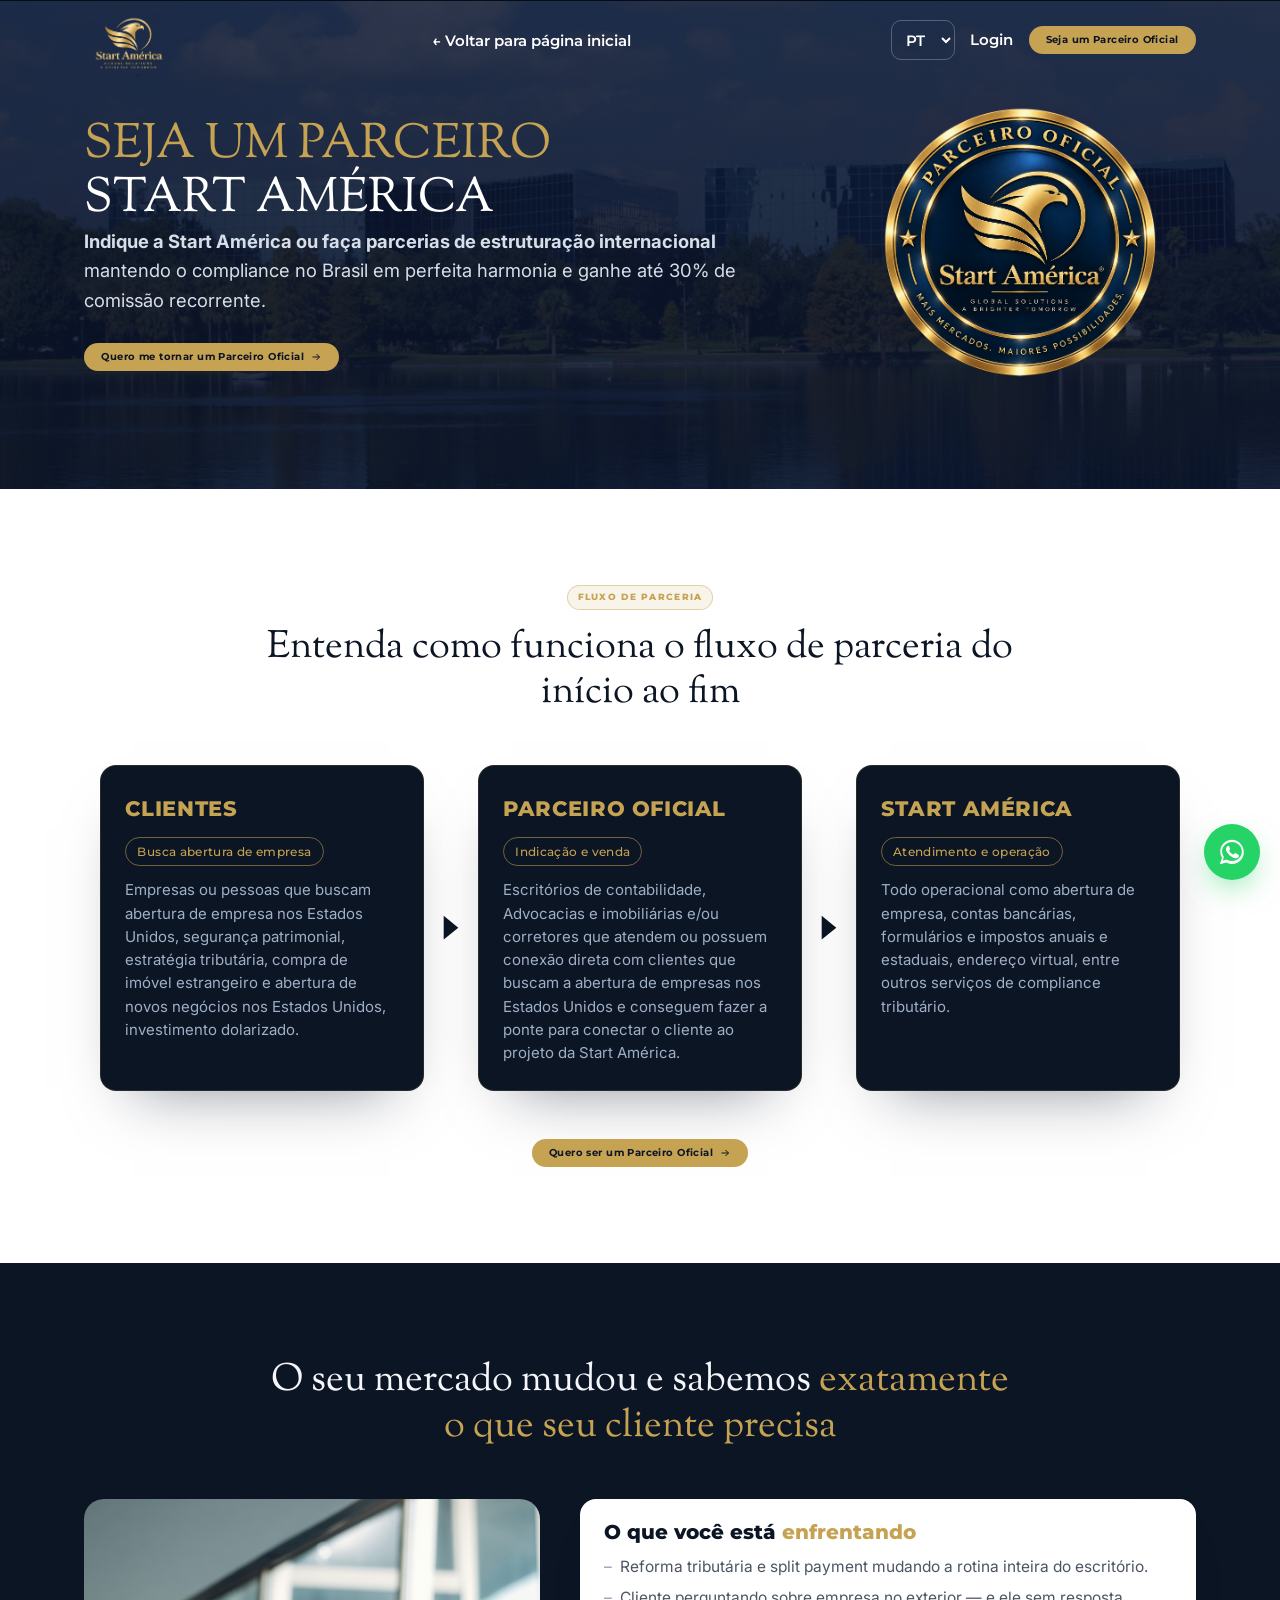
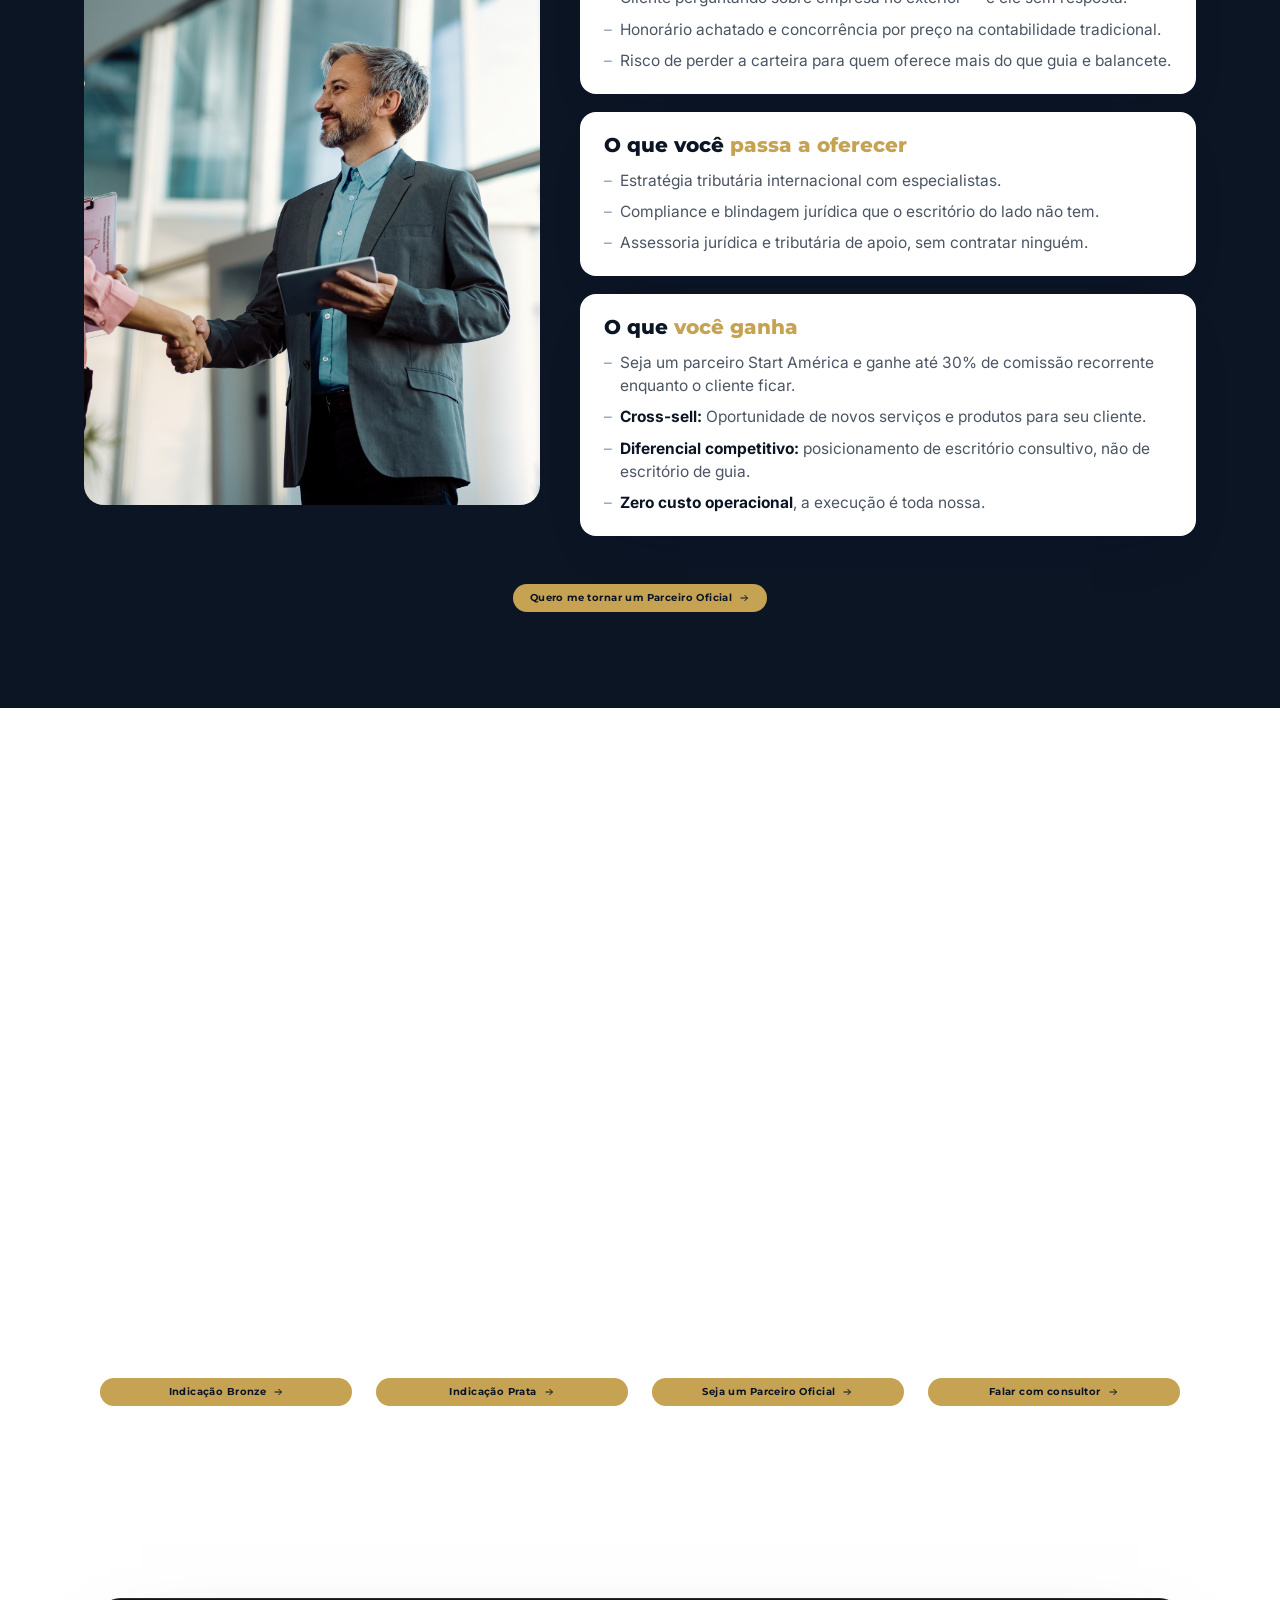
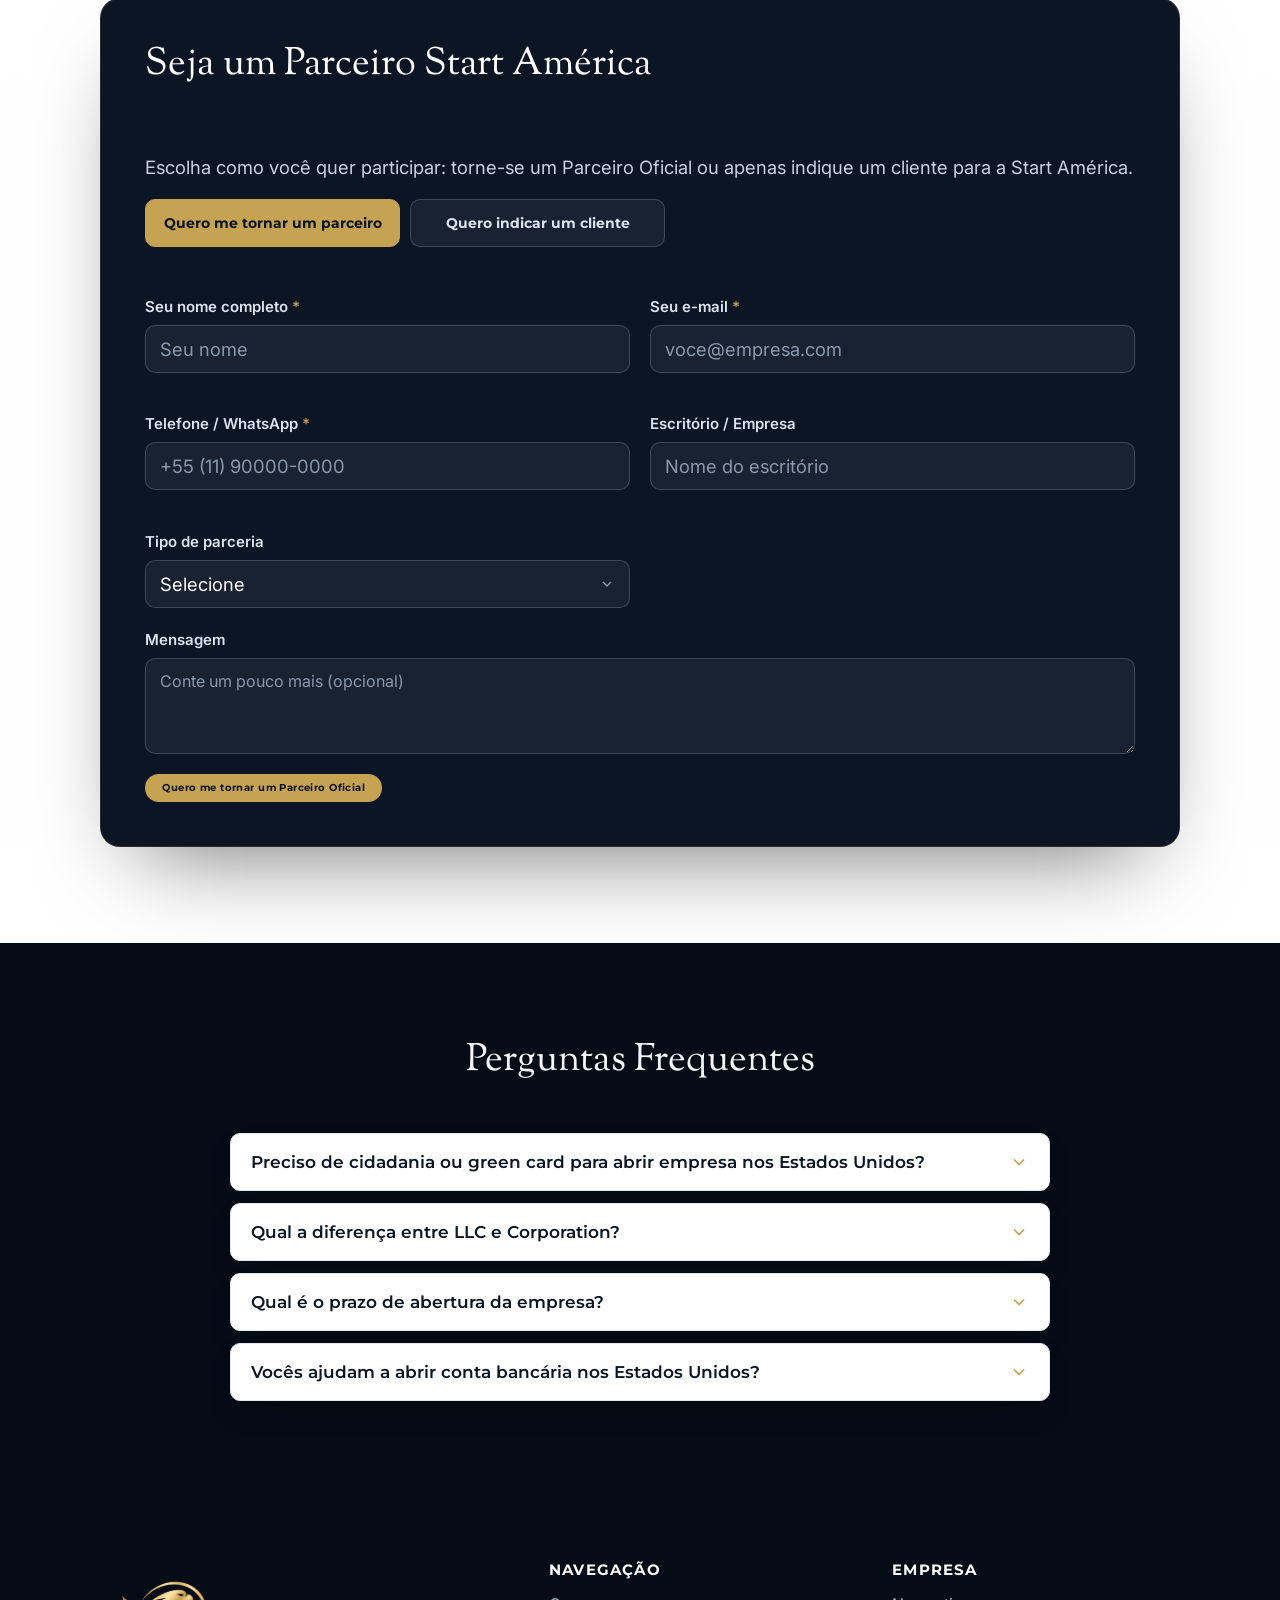
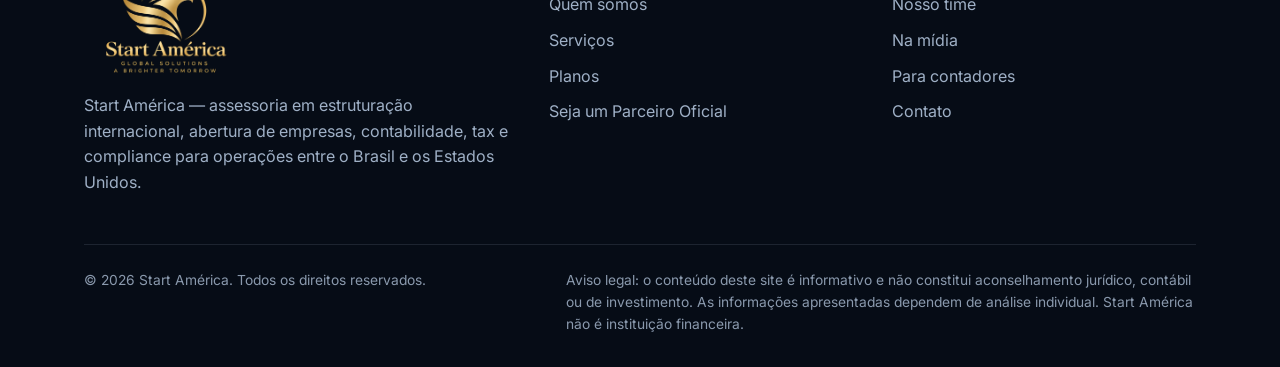
==== commit 1492ff95: "Calculadora: nova tela de resultado com carga BR, estrutura EUA, projecao otimizada e economia estim" ====
--- a/seja-parceiro.html
+++ b/seja-parceiro.html
@@ -16,7 +16,7 @@
   <link rel="preconnect" href="https://fonts.gstatic.com" crossorigin />
   <link href="https://fonts.googleapis.com/css2?family=Montserrat:wght@500;600;700;800&family=Inter:wght@400;500;600;700&family=Geist:wght@400;500&family=Sorts+Mill+Goudy:ital@0;1&display=swap" rel="stylesheet" />
 
-  <link rel="stylesheet" href="assets/css/styles.css?v=20260918a" />
+  <link rel="stylesheet" href="assets/css/styles.css?v=20260918b" />
 </head>
 <body>
   <a class="skip-link" href="#conteudo">Pular para o conteúdo</a>
@@ -426,7 +426,7 @@
     <svg viewBox="0 0 32 32" fill="currentColor" aria-hidden="true"><path d="M16 3C9 3 3.5 8.5 3.5 15.5c0 2.4.7 4.7 1.9 6.7L3 29l7-1.8c1.9 1 4 1.6 6.1 1.6 7 0 12.5-5.5 12.5-12.5S23 3 16 3zm0 22.7c-1.9 0-3.7-.5-5.3-1.5l-.4-.2-4.1 1.1 1.1-4-.3-.4a10 10 0 01-1.6-5.4C5.5 9.9 10.2 5.3 16 5.3s10.5 4.6 10.5 10.2S21.8 25.7 16 25.7zm5.7-7.6c-.3-.2-1.8-.9-2.1-1s-.5-.2-.7.2-.8 1-1 1.2-.4.2-.7.1a8.4 8.4 0 01-2.5-1.5 9.3 9.3 0 01-1.7-2.1c-.2-.3 0-.5.1-.7l.5-.6c.2-.2.2-.3.4-.6s0-.4 0-.6-.7-1.7-1-2.3c-.3-.6-.5-.5-.7-.5h-.6c-.2 0-.6.1-.9.4-.3.4-1.2 1.2-1.2 2.9s1.2 3.4 1.4 3.6c.2.3 2.4 3.7 5.9 5.2.8.4 1.5.6 2 .7.8.3 1.6.2 2.2.1.7-.1 1.8-.7 2.1-1.5.3-.7.3-1.4.2-1.5s-.3-.2-.6-.4z"/></svg>
   </a>
 
-  <script src="assets/js/i18n.js?v=20260918a" defer></script>
-  <script src="assets/js/main.js?v=20260918a" defer></script>
+  <script src="assets/js/i18n.js?v=20260918b" defer></script>
+  <script src="assets/js/main.js?v=20260918b" defer></script>
 </body>
 </html>
--- a/assets/css/styles.css
+++ b/assets/css/styles.css
@@ -1439,6 +1439,63 @@
 .tax-calc__result-tag { font-family: var(--font-display); font-weight: 800; font-size: 11.5px; letter-spacing: 0.1em; text-transform: uppercase; color: var(--gold-alt); }
 .tax-calc__result-value { font-family: var(--font-display); font-weight: 700; font-size: 19.6px; color: var(--heading); }
 .tax-calc__result-note { font-size: 13.8px; color: var(--gray-600); line-height: 1.5; }
+
+.tax-calc__result-header { display: flex; flex-direction: column; gap: 4px; }
+.tax-calc__result-amount { font-family: var(--font-display); font-weight: 800; font-size: 23px; color: var(--heading); }
+
+.tax-calc__gauges { display: flex; flex-direction: column; gap: 16px; }
+.tax-calc__gauge-row {
+  display: flex;
+  align-items: center;
+  justify-content: space-between;
+  font-family: var(--font-display);
+  font-weight: 600;
+  font-size: 13.8px;
+  color: var(--gray-600);
+}
+.tax-calc__gauge-value { font-weight: 800; color: var(--heading); }
+.tax-calc__gauge-bar {
+  height: 8px;
+  border-radius: var(--radius-pill);
+  background: var(--gray-100);
+  margin-top: 6px;
+  overflow: hidden;
+}
+.tax-calc__gauge-fill { display: block; height: 100%; width: 0%; border-radius: inherit; transition: width 500ms ease; }
+.tax-calc__gauge-fill--br { background: var(--red); }
+.tax-calc__gauge-fill--eua { background: var(--gold); }
+.tax-calc__gauge-fill--otim { background: var(--green); }
+.tax-calc__gauge-breakdown { margin-top: 8px; font-size: 12.1px; color: var(--gray-400); line-height: 1.55; }
+
+.tax-calc__suggestion {
+  padding: 14px 16px;
+  border-radius: var(--radius-sm);
+  background: var(--white);
+  border: 1px solid var(--gray-100);
+}
+.tax-calc__suggestion-label {
+  display: block;
+  font-family: var(--font-display);
+  font-weight: 700;
+  font-size: 11.5px;
+  letter-spacing: 0.06em;
+  text-transform: uppercase;
+  color: var(--gray-400);
+  margin-bottom: 4px;
+}
+.tax-calc__suggestion-value { font-family: var(--font-title); font-size: 19.6px; color: var(--heading); }
+
+.tax-calc__savings {
+  display: flex;
+  align-items: center;
+  justify-content: space-between;
+  gap: 12px;
+  padding-top: 14px;
+  border-top: 1px solid var(--gray-100);
+  font-size: 14.4px;
+  color: var(--gray-600);
+}
+.tax-calc__savings strong { font-family: var(--font-display); font-weight: 800; font-size: 20.7px; color: #0f9d6b; }
 .tax-calc__reset {
   display: inline-flex;
   align-items: center;
